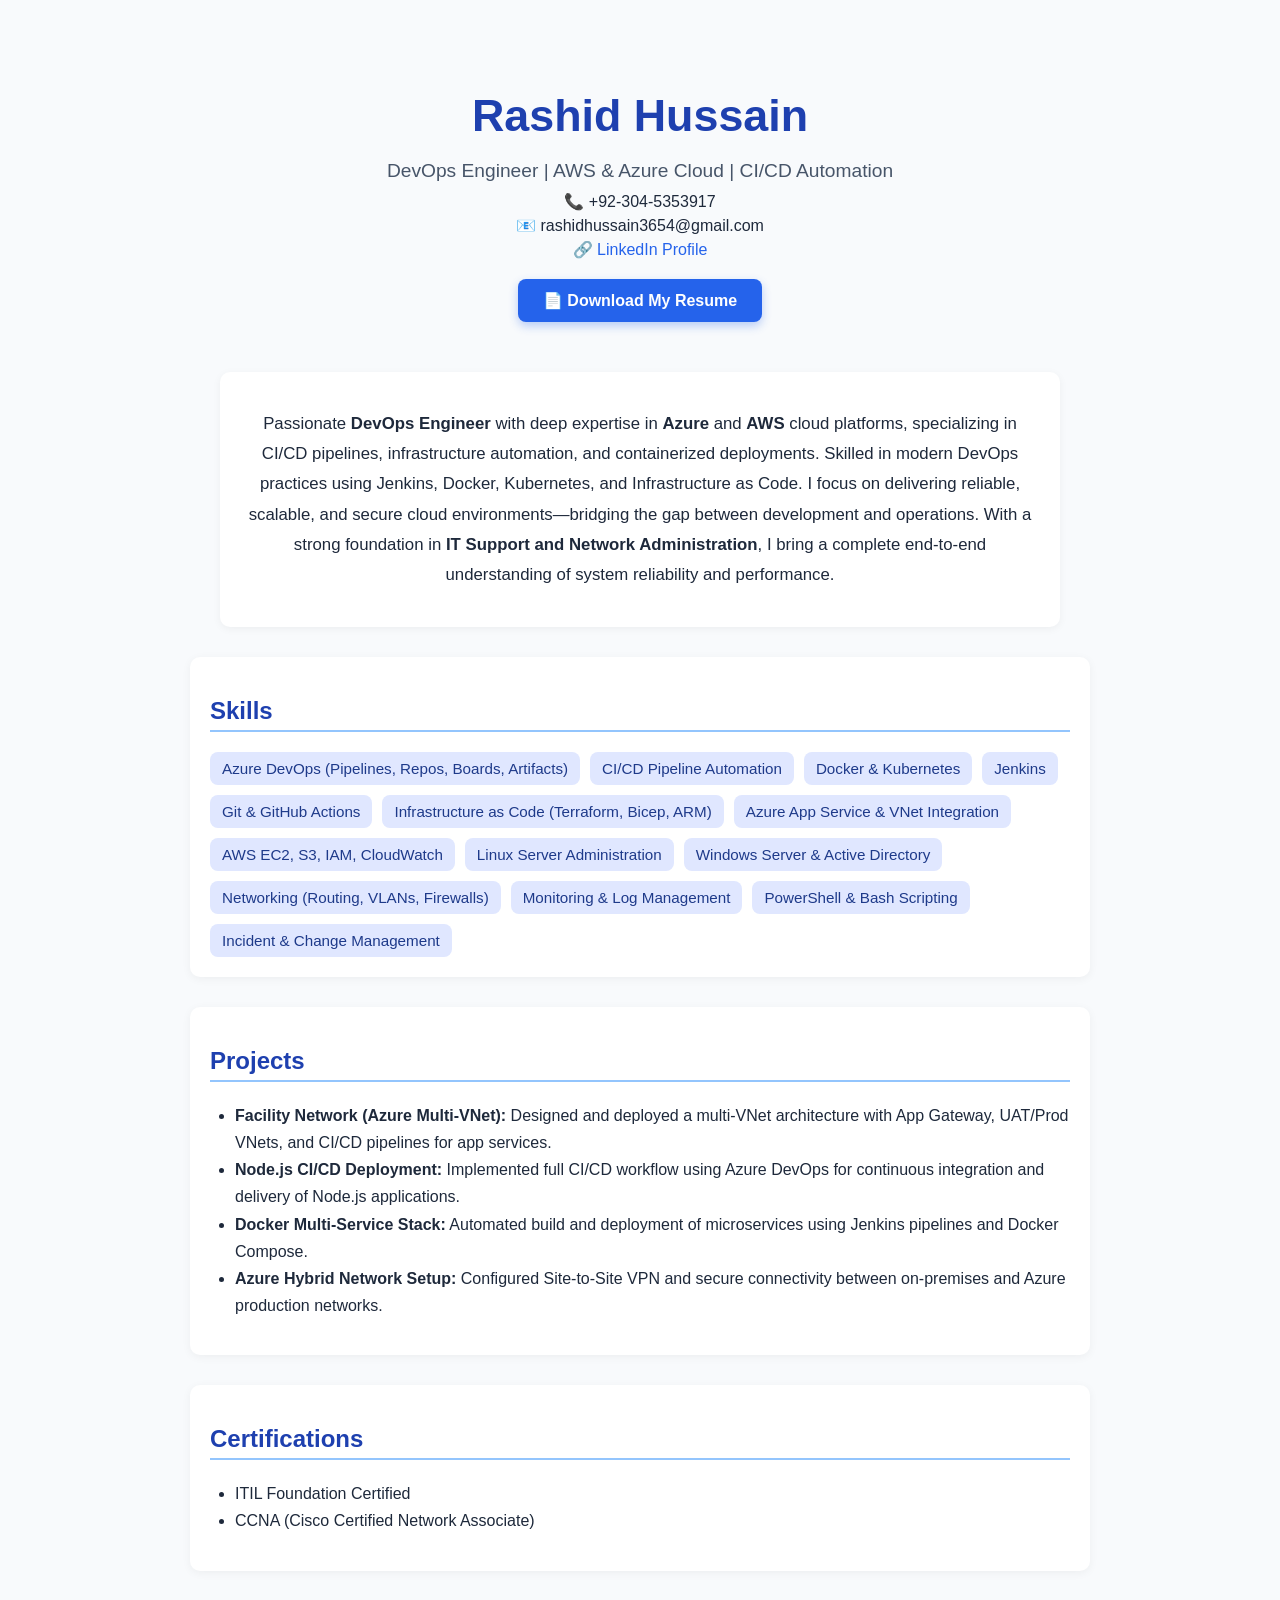
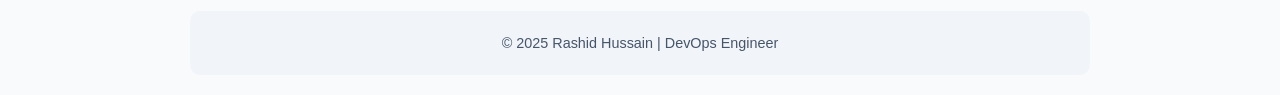
==== index.html @ 5a654ed4 "Update index.html" ====
<!DOCTYPE html>
<html lang="en">
<head>
  <meta charset="UTF-8">
  <meta name="viewport" content="width=device-width, initial-scale=1.0">
  <title>Rashid Hussain | DevOps Engineer</title>
  <link rel="stylesheet" href="style.css">
</head>
<body>
  <div class="container">
    <header>
      <h1>Rashid Hussain</h1>
      <p class="role">DevOps Engineer | AWS & Azure Cloud | CI/CD Automation</p>
      <div class="contact">
        <p>📞 +92-304-5353917</p>
        <p>📧 rashidhussain3654@gmail.com</p>
        <p>🔗 <a href="https://www.linkedin.com/in/rashid-hussain-5180202b5/" target="_blank">LinkedIn Profile</a></p>
      </div>
      <a href="Rashid_DevOps_Resume.pdf" target="_blank" class="resume-btn">📄 Download My Resume</a>
    </header>

    <section class="intro">
      <p>
        Passionate <strong>DevOps Engineer</strong> with deep expertise in <strong>Azure</strong> and <strong>AWS</strong> cloud platforms,
        specializing in CI/CD pipelines, infrastructure automation, and containerized deployments.
        Skilled in modern DevOps practices using Jenkins, Docker, Kubernetes, and Infrastructure as Code.
        I focus on delivering reliable, scalable, and secure cloud environments—bridging the gap between development and operations.
        With a strong foundation in <strong>IT Support and Network Administration</strong>, I bring a complete end-to-end understanding of system reliability and performance.
      </p>
    </section>

    <section>
      <h2>Skills</h2>
      <div class="skills">
        <span>Azure DevOps (Pipelines, Repos, Boards, Artifacts)</span>
        <span>CI/CD Pipeline Automation</span>
        <span>Docker & Kubernetes</span>
        <span>Jenkins</span>
        <span>Git & GitHub Actions</span>
        <span>Infrastructure as Code (Terraform, Bicep, ARM)</span>
        <span>Azure App Service & VNet Integration</span>
        <span>AWS EC2, S3, IAM, CloudWatch</span>
        <span>Linux Server Administration</span>
        <span>Windows Server & Active Directory</span>
        <span>Networking (Routing, VLANs, Firewalls)</span>
        <span>Monitoring & Log Management</span>
        <span>PowerShell & Bash Scripting</span>
        <span>Incident & Change Management</span>
      </div>
    </section>

    <section>
      <h2>Projects</h2>
      <ul>
        <li><strong>Facility Network (Azure Multi-VNet):</strong> Designed and deployed a multi-VNet architecture with App Gateway, UAT/Prod VNets, and CI/CD pipelines for app services.</li>
        <li><strong>Node.js CI/CD Deployment:</strong> Implemented full CI/CD workflow using Azure DevOps for continuous integration and delivery of Node.js applications.</li>
        <li><strong>Docker Multi-Service Stack:</strong> Automated build and deployment of microservices using Jenkins pipelines and Docker Compose.</li>
        <li><strong>Azure Hybrid Network Setup:</strong> Configured Site-to-Site VPN and secure connectivity between on-premises and Azure production networks.</li>
      </ul>
    </section>

    <section>
      <h2>Certifications</h2>
      <ul>
        <li>ITIL Foundation Certified</li>
        <li>CCNA (Cisco Certified Network Associate)</li>
      </ul>
    </section>

    <footer>
      <p>© 2025 Rashid Hussain | DevOps Engineer</p>
    </footer>
  </div>
</body>
</html>
---- style.css ----
body {
  font-family: 'Segoe UI', Tahoma, Geneva, Verdana, sans-serif;
  background-color: #f8fafc;
  color: #1e293b;
  margin: 0;
  padding: 0;
}

.container {
  max-width: 900px;
  margin: 0 auto;
  padding: 20px;
}

header {
  text-align: center;
  padding: 40px 20px 20px;
}

h1 {
  font-size: 2.8em;
  margin-bottom: 0.1em;
  color: #1e40af;
}

.role {
  font-size: 1.2em;
  color: #475569;
  margin-bottom: 10px;
}

.contact p {
  margin: 5px 0;
}

.contact a {
  color: #2563eb;
  text-decoration: none;
}

.contact a:hover {
  text-decoration: underline;
}

.resume-btn {
  display: inline-block;
  margin-top: 15px;
  background-color: #2563eb;
  color: white;
  padding: 12px 25px;
  border-radius: 8px;
  font-weight: bold;
  text-decoration: none;
  box-shadow: 0 4px 10px rgba(37, 99, 235, 0.3);
  transition: 0.3s;
}

.resume-btn:hover {
  background-color: #1d4ed8;
  transform: scale(1.05);
}

.intro {
  text-align: center;
  margin: 30px auto;
  max-width: 800px;
  font-size: 1.05em;
  line-height: 1.8;
  background: #ffffff;
  border-radius: 10px;
  padding: 20px;
  box-shadow: 0 2px 8px rgba(0, 0, 0, 0.05);
}

section {
  background: #ffffff;
  margin-top: 30px;
  padding: 20px;
  border-radius: 10px;
  box-shadow: 0 2px 10px rgba(0, 0, 0, 0.05);
}

h2 {
  color: #1e40af;
  border-bottom: 2px solid #93c5fd;
  padding-bottom: 5px;
}

.skills {
  display: flex;
  flex-wrap: wrap;
  gap: 10px;
  margin-top: 15px;
}

.skills span {
  background: #e0e7ff;
  padding: 8px 12px;
  border-radius: 8px;
  font-size: 0.95em;
  color: #1e3a8a;
  font-weight: 500;
}

ul {
  list-style-type: disc;
  padding-left: 25px;
  line-height: 1.7;
}

footer {
  text-align: center;
  margin-top: 40px;
  padding: 10px;
  font-size: 0.9em;
  color: #475569;
  background: #f1f5f9;
  border-radius: 10px;
}
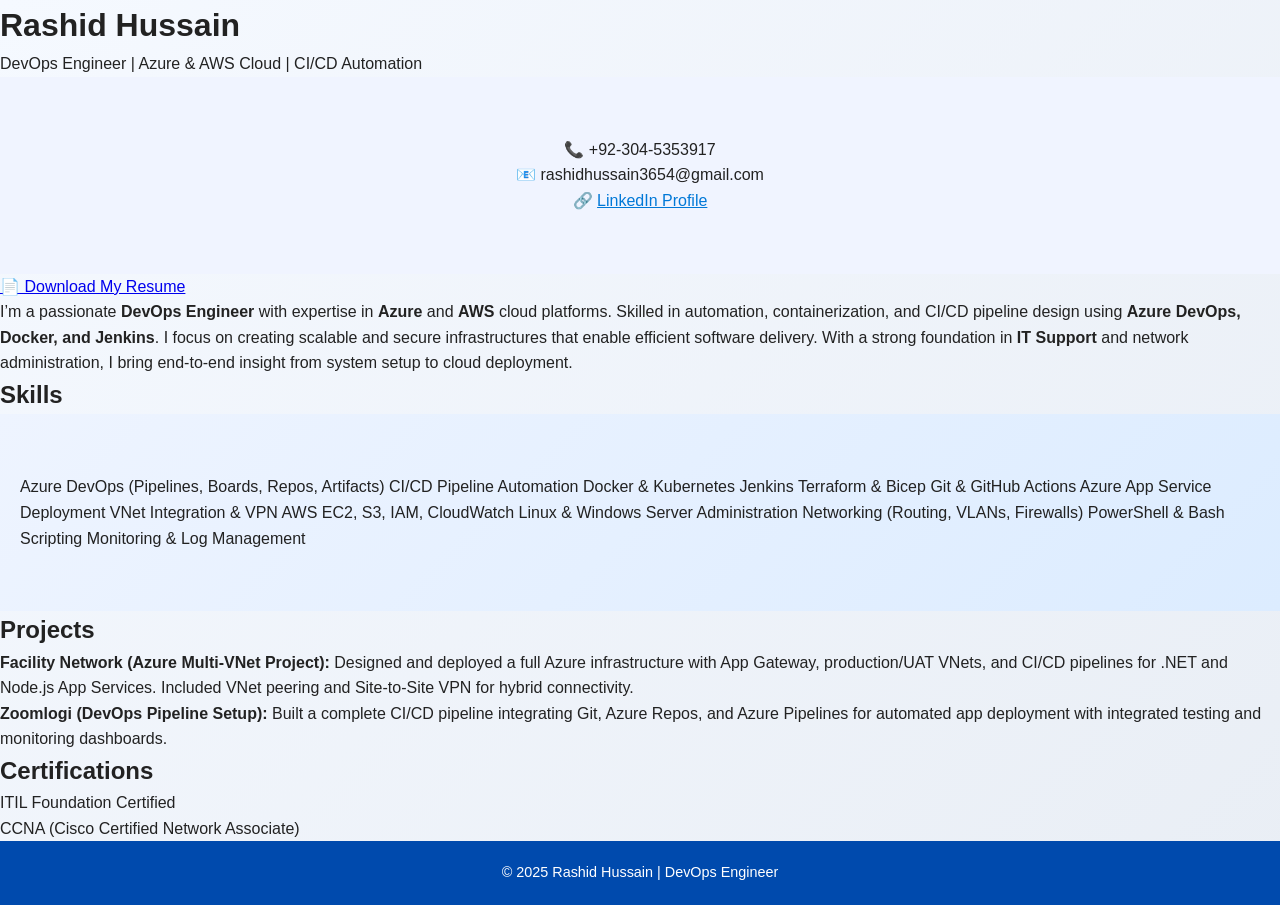
==== commit 8788baf8: "Update index.html" ====
--- a/index.html
+++ b/index.html
@@ -1,61 +1,84 @@
 <!DOCTYPE html>
 <html lang="en">
 <head>
-  <meta charset="UTF-8">
-  <meta name="viewport" content="width=device-width, initial-scale=1.0">
+  <meta charset="UTF-8" />
+  <meta name="viewport" content="width=device-width, initial-scale=1.0" />
   <title>Rashid Hussain | DevOps Engineer</title>
-  <link rel="stylesheet" href="style.css">
+  <link rel="stylesheet" href="style.css" />
 </head>
 <body>
   <div class="container">
     <header>
       <h1>Rashid Hussain</h1>
-      <p class="role">DevOps Engineer | AWS & Azure Cloud | CI/CD Automation</p>
+      <p class="role">DevOps Engineer | Azure & AWS Cloud | CI/CD Automation</p>
       <div class="contact">
         <p>📞 +92-304-5353917</p>
         <p>📧 rashidhussain3654@gmail.com</p>
-        <p>🔗 <a href="https://www.linkedin.com/in/rashid-hussain-5180202b5/" target="_blank">LinkedIn Profile</a></p>
+        <p>
+          🔗
+          <a
+            href="https://www.linkedin.com/in/rashid-hussain-5180202b5/"
+            target="_blank"
+            >LinkedIn Profile</a
+          >
+        </p>
       </div>
-      <a href="Rashid_DevOps_Resume.pdf" target="_blank" class="resume-btn">📄 Download My Resume</a>
+      <a
+        href="Rashid_DevOps_Resume.pdf"
+        target="_blank"
+        class="resume-btn"
+        >📄 Download My Resume</a
+      >
     </header>
 
     <section class="intro">
       <p>
-        Passionate <strong>DevOps Engineer</strong> with deep expertise in <strong>Azure</strong> and <strong>AWS</strong> cloud platforms,
-        specializing in CI/CD pipelines, infrastructure automation, and containerized deployments.
-        Skilled in modern DevOps practices using Jenkins, Docker, Kubernetes, and Infrastructure as Code.
-        I focus on delivering reliable, scalable, and secure cloud environments—bridging the gap between development and operations.
-        With a strong foundation in <strong>IT Support and Network Administration</strong>, I bring a complete end-to-end understanding of system reliability and performance.
+        I’m a passionate <strong>DevOps Engineer</strong> with expertise in
+        <strong>Azure</strong> and <strong>AWS</strong> cloud platforms. Skilled
+        in automation, containerization, and CI/CD pipeline design using
+        <strong>Azure DevOps, Docker, and Jenkins</strong>. I focus on creating
+        scalable and secure infrastructures that enable efficient software
+        delivery. With a strong foundation in <strong>IT Support</strong> and
+        network administration, I bring end-to-end insight from system setup to
+        cloud deployment.
       </p>
     </section>
 
     <section>
       <h2>Skills</h2>
       <div class="skills">
-        <span>Azure DevOps (Pipelines, Repos, Boards, Artifacts)</span>
+        <span>Azure DevOps (Pipelines, Boards, Repos, Artifacts)</span>
         <span>CI/CD Pipeline Automation</span>
         <span>Docker & Kubernetes</span>
         <span>Jenkins</span>
+        <span>Terraform & Bicep</span>
         <span>Git & GitHub Actions</span>
-        <span>Infrastructure as Code (Terraform, Bicep, ARM)</span>
-        <span>Azure App Service & VNet Integration</span>
+        <span>Azure App Service Deployment</span>
+        <span>VNet Integration & VPN</span>
         <span>AWS EC2, S3, IAM, CloudWatch</span>
-        <span>Linux Server Administration</span>
-        <span>Windows Server & Active Directory</span>
+        <span>Linux & Windows Server Administration</span>
         <span>Networking (Routing, VLANs, Firewalls)</span>
+        <span>PowerShell & Bash Scripting</span>
         <span>Monitoring & Log Management</span>
-        <span>PowerShell & Bash Scripting</span>
-        <span>Incident & Change Management</span>
       </div>
     </section>
 
     <section>
       <h2>Projects</h2>
       <ul>
-        <li><strong>Facility Network (Azure Multi-VNet):</strong> Designed and deployed a multi-VNet architecture with App Gateway, UAT/Prod VNets, and CI/CD pipelines for app services.</li>
-        <li><strong>Node.js CI/CD Deployment:</strong> Implemented full CI/CD workflow using Azure DevOps for continuous integration and delivery of Node.js applications.</li>
-        <li><strong>Docker Multi-Service Stack:</strong> Automated build and deployment of microservices using Jenkins pipelines and Docker Compose.</li>
-        <li><strong>Azure Hybrid Network Setup:</strong> Configured Site-to-Site VPN and secure connectivity between on-premises and Azure production networks.</li>
+        <li>
+          <strong>Facility Network (Azure Multi-VNet Project):</strong>
+          Designed and deployed a full Azure infrastructure with App Gateway,
+          production/UAT VNets, and CI/CD pipelines for .NET and Node.js App
+          Services. Included VNet peering and Site-to-Site VPN for hybrid
+          connectivity.
+        </li>
+        <li>
+          <strong>Zoomlogi (DevOps Pipeline Setup):</strong>
+          Built a complete CI/CD pipeline integrating Git, Azure Repos, and
+          Azure Pipelines for automated app deployment with integrated testing
+          and monitoring dashboards.
+        </li>
       </ul>
     </section>
 
--- a/style.css
+++ b/style.css
@@ -1,119 +1,188 @@
-body {
-  font-family: 'Segoe UI', Tahoma, Geneva, Verdana, sans-serif;
-  background-color: #f8fafc;
-  color: #1e293b;
+/* Reset */
+* {
   margin: 0;
   padding: 0;
+  box-sizing: border-box;
 }
 
-.container {
-  max-width: 900px;
-  margin: 0 auto;
-  padding: 20px;
+body {
+  font-family: 'Poppins', sans-serif;
+  background: linear-gradient(135deg, #f5f9ff, #e9eef5);
+  color: #222;
+  line-height: 1.6;
 }
 
-header {
+/* Hero Section */
+.hero {
+  position: relative;
   text-align: center;
-  padding: 40px 20px 20px;
+  padding: 120px 20px;
+  color: white;
+  overflow: hidden;
+  background: linear-gradient(135deg, rgba(0, 74, 173, 0.95), rgba(0, 120, 215, 0.95));
 }
 
-h1 {
-  font-size: 2.8em;
-  margin-bottom: 0.1em;
-  color: #1e40af;
+.hero::before {
+  content: "";
+  background-image: url('https://upload.wikimedia.org/wikipedia/commons/9/93/Amazon_Web_Services_Logo.svg'),
+                    url('https://upload.wikimedia.org/wikipedia/commons/f/fa/Microsoft_Azure.svg');
+  background-repeat: no-repeat;
+  background-position: 20% center, 80% center;
+  background-size: 160px, 140px;
+  opacity: 0.08;
+  top: 0;
+  left: 0;
+  right: 0;
+  bottom: 0;
+  position: absolute;
+  z-index: 1;
 }
 
-.role {
-  font-size: 1.2em;
-  color: #475569;
-  margin-bottom: 10px;
+.hero .container {
+  position: relative;
+  z-index: 2;
 }
 
-.contact p {
-  margin: 5px 0;
+.hero h1 {
+  font-size: 3rem;
+  color: #fff;
+  text-shadow: 0 3px 10px rgba(0, 0, 0, 0.3);
+}
+
+.subtitle {
+  font-size: 1.2rem;
+  margin: 15px 0 25px;
+  color: #e8ecf7;
+}
+
+.btn {
+  background: white;
+  color: #004aad;
+  padding: 12px 30px;
+  border-radius: 30px;
+  font-weight: 600;
+  transition: 0.3s;
+}
+
+.btn:hover {
+  background: #e6ecf5;
+  transform: scale(1.05);
+}
+
+/* About */
+.about {
+  padding: 60px 20px;
+  text-align: center;
+  max-width: 900px;
+  margin: auto;
+}
+
+/* Skills Section */
+.skills {
+  padding: 60px 20px;
+  background: linear-gradient(135deg, #eef4ff, #dcecff);
+}
+
+.skills h2 {
+  text-align: center;
+  margin-bottom: 30px;
+  color: #004aad;
+}
+
+.skill-boxes {
+  display: flex;
+  flex-wrap: wrap;
+  justify-content: center;
+  gap: 15px;
+}
+
+.skill-boxes div {
+  background: linear-gradient(135deg, #0078d7, #00b4d8);
+  color: white;
+  padding: 15px 25px;
+  border-radius: 20px;
+  font-weight: 500;
+  box-shadow: 0 3px 10px rgba(0, 0, 0, 0.15);
+  transition: all 0.3s ease;
+}
+
+.skill-boxes div:hover {
+  transform: scale(1.08);
+  box-shadow: 0 5px 20px rgba(0, 120, 215, 0.4);
+}
+
+/* Certifications */
+.certifications {
+  padding: 60px 20px;
+  text-align: center;
+}
+
+.cert-grid {
+  display: flex;
+  flex-wrap: wrap;
+  justify-content: center;
+  gap: 15px;
+  margin-top: 20px;
+}
+
+.cert-card {
+  background: #fff;
+  border: 2px solid #0078d7;
+  padding: 15px 25px;
+  border-radius: 15px;
+  color: #004aad;
+  font-weight: 500;
+  transition: 0.3s;
+}
+
+.cert-card:hover {
+  background: #0078d7;
+  color: white;
+}
+
+/* Projects */
+.projects {
+  padding: 60px 20px;
+  background: #ffffff;
+}
+
+.project-grid {
+  display: flex;
+  flex-wrap: wrap;
+  justify-content: center;
+  gap: 25px;
+}
+
+.project-card {
+  background: #f8f9ff;
+  border-left: 5px solid #0078d7;
+  border-radius: 12px;
+  padding: 20px;
+  width: 280px;
+  transition: all 0.3s ease;
+}
+
+.project-card:hover {
+  transform: scale(1.05);
+  box-shadow: 0 5px 20px rgba(0, 120, 215, 0.2);
+}
+
+/* Contact */
+.contact {
+  text-align: center;
+  padding: 60px 20px;
+  background: #f0f4ff;
 }
 
 .contact a {
-  color: #2563eb;
-  text-decoration: none;
-}
-
-.contact a:hover {
-  text-decoration: underline;
-}
-
-.resume-btn {
-  display: inline-block;
-  margin-top: 15px;
-  background-color: #2563eb;
-  color: white;
-  padding: 12px 25px;
-  border-radius: 8px;
-  font-weight: bold;
-  text-decoration: none;
-  box-shadow: 0 4px 10px rgba(37, 99, 235, 0.3);
-  transition: 0.3s;
-}
-
-.resume-btn:hover {
-  background-color: #1d4ed8;
-  transform: scale(1.05);
-}
-
-.intro {
-  text-align: center;
-  margin: 30px auto;
-  max-width: 800px;
-  font-size: 1.05em;
-  line-height: 1.8;
-  background: #ffffff;
-  border-radius: 10px;
-  padding: 20px;
-  box-shadow: 0 2px 8px rgba(0, 0, 0, 0.05);
-}
-
-section {
-  background: #ffffff;
-  margin-top: 30px;
-  padding: 20px;
-  border-radius: 10px;
-  box-shadow: 0 2px 10px rgba(0, 0, 0, 0.05);
-}
-
-h2 {
-  color: #1e40af;
-  border-bottom: 2px solid #93c5fd;
-  padding-bottom: 5px;
-}
-
-.skills {
-  display: flex;
-  flex-wrap: wrap;
-  gap: 10px;
-  margin-top: 15px;
-}
-
-.skills span {
-  background: #e0e7ff;
-  padding: 8px 12px;
-  border-radius: 8px;
-  font-size: 0.95em;
-  color: #1e3a8a;
+  color: #0078d7;
   font-weight: 500;
 }
 
-ul {
-  list-style-type: disc;
-  padding-left: 25px;
-  line-height: 1.7;
+footer {
+  background: #004aad;
+  color: white;
+  text-align: center;
+  padding: 20px;
+  font-size: 0.9rem;
 }
-
-footer {
-  text-align: center;
-  margin-top: 40px;
-  padding: 10px;
-  font-size: 0.9em;
-  color: #475569;
-  background: #f1f5f9;
-  border-radius: 10px;
-}
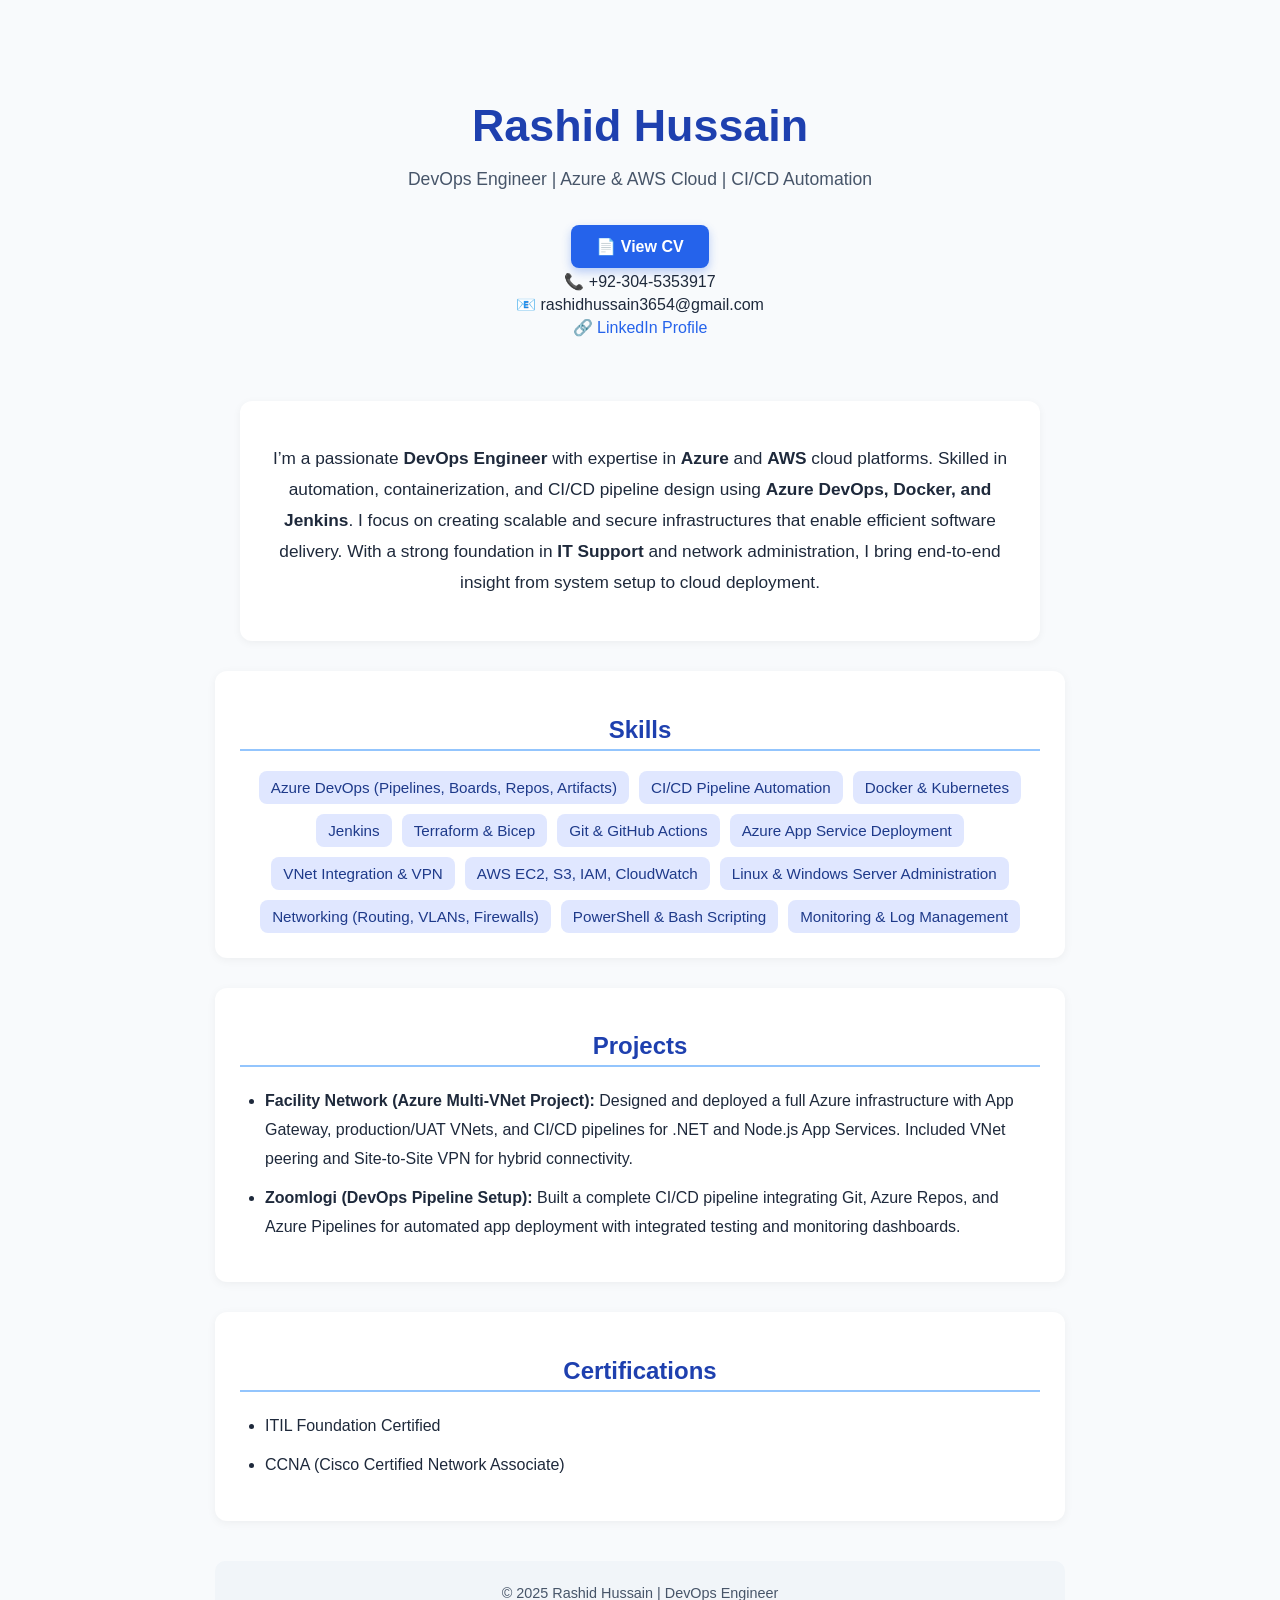
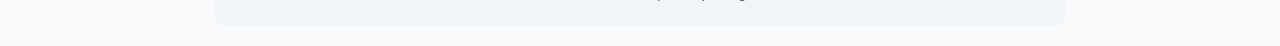
==== commit c7247f98: "Update index.html" ====
--- a/index.html
+++ b/index.html
@@ -9,8 +9,17 @@
 <body>
   <div class="container">
     <header>
-      <h1>Rashid Hussain</h1>
+      <h1 class="name">Rashid Hussain</h1>
       <p class="role">DevOps Engineer | Azure & AWS Cloud | CI/CD Automation</p>
+      
+      <a
+        href="Rashid_DevOps_Resume.pdf"
+        target="_blank"
+        class="resume-btn"
+      >
+        📄 View CV
+      </a>
+
       <div class="contact">
         <p>📞 +92-304-5353917</p>
         <p>📧 rashidhussain3654@gmail.com</p>
@@ -19,16 +28,9 @@
           <a
             href="https://www.linkedin.com/in/rashid-hussain-5180202b5/"
             target="_blank"
-            >LinkedIn Profile</a
-          >
+          >LinkedIn Profile</a>
         </p>
       </div>
-      <a
-        href="Rashid_DevOps_Resume.pdf"
-        target="_blank"
-        class="resume-btn"
-        >📄 Download My Resume</a
-      >
     </header>
 
     <section class="intro">
--- a/style.css
+++ b/style.css
@@ -1,188 +1,126 @@
-/* Reset */
-* {
+body {
+  font-family: "Segoe UI", Tahoma, Geneva, Verdana, sans-serif;
+  background-color: #f8fafc;
+  color: #1e293b;
   margin: 0;
   padding: 0;
-  box-sizing: border-box;
 }
 
-body {
-  font-family: 'Poppins', sans-serif;
-  background: linear-gradient(135deg, #f5f9ff, #e9eef5);
-  color: #222;
-  line-height: 1.6;
+.container {
+  max-width: 850px;
+  margin: 0 auto;
+  padding: 20px;
 }
 
-/* Hero Section */
-.hero {
-  position: relative;
+header {
   text-align: center;
-  padding: 120px 20px;
-  color: white;
-  overflow: hidden;
-  background: linear-gradient(135deg, rgba(0, 74, 173, 0.95), rgba(0, 120, 215, 0.95));
+  padding: 50px 20px 30px;
 }
 
-.hero::before {
-  content: "";
-  background-image: url('https://upload.wikimedia.org/wikipedia/commons/9/93/Amazon_Web_Services_Logo.svg'),
-                    url('https://upload.wikimedia.org/wikipedia/commons/f/fa/Microsoft_Azure.svg');
-  background-repeat: no-repeat;
-  background-position: 20% center, 80% center;
-  background-size: 160px, 140px;
-  opacity: 0.08;
-  top: 0;
-  left: 0;
-  right: 0;
-  bottom: 0;
-  position: absolute;
-  z-index: 1;
+h1 {
+  font-size: 2.8em;
+  margin-bottom: 0.1em;
+  color: #1e40af;
 }
 
-.hero .container {
-  position: relative;
-  z-index: 2;
+.role {
+  font-size: 1.1em;
+  color: #475569;
+  margin-bottom: 15px;
 }
 
-.hero h1 {
-  font-size: 3rem;
-  color: #fff;
-  text-shadow: 0 3px 10px rgba(0, 0, 0, 0.3);
+.contact p {
+  margin: 4px 0;
 }
 
-.subtitle {
-  font-size: 1.2rem;
-  margin: 15px 0 25px;
-  color: #e8ecf7;
+.contact a {
+  color: #2563eb;
+  text-decoration: none;
+  font-weight: 500;
 }
 
-.btn {
-  background: white;
-  color: #004aad;
-  padding: 12px 30px;
-  border-radius: 30px;
-  font-weight: 600;
+.contact a:hover {
+  text-decoration: underline;
+}
+
+.resume-btn {
+  display: inline-block;
+  margin-top: 20px;
+  background-color: #2563eb;
+  color: white;
+  padding: 12px 25px;
+  border-radius: 8px;
+  font-weight: bold;
+  text-decoration: none;
+  box-shadow: 0 4px 10px rgba(37, 99, 235, 0.3);
   transition: 0.3s;
 }
 
-.btn:hover {
-  background: #e6ecf5;
+.resume-btn:hover {
+  background-color: #1d4ed8;
   transform: scale(1.05);
 }
 
-/* About */
-.about {
-  padding: 60px 20px;
+.intro {
   text-align: center;
-  max-width: 900px;
-  margin: auto;
+  margin: 30px auto;
+  max-width: 750px;
+  font-size: 1.08em;
+  line-height: 1.8;
+  background: #ffffff;
+  border-radius: 12px;
+  padding: 25px;
+  box-shadow: 0 2px 8px rgba(0, 0, 0, 0.05);
 }
 
-/* Skills Section */
-.skills {
-  padding: 60px 20px;
-  background: linear-gradient(135deg, #eef4ff, #dcecff);
+section {
+  background: #ffffff;
+  margin-top: 30px;
+  padding: 25px;
+  border-radius: 12px;
+  box-shadow: 0 2px 10px rgba(0, 0, 0, 0.05);
 }
 
-.skills h2 {
+h2 {
+  color: #1e40af;
+  border-bottom: 2px solid #93c5fd;
+  padding-bottom: 5px;
   text-align: center;
-  margin-bottom: 30px;
-  color: #004aad;
+  margin-bottom: 20px;
 }
 
-.skill-boxes {
+.skills {
   display: flex;
   flex-wrap: wrap;
+  gap: 10px;
   justify-content: center;
-  gap: 15px;
 }
 
-.skill-boxes div {
-  background: linear-gradient(135deg, #0078d7, #00b4d8);
-  color: white;
-  padding: 15px 25px;
-  border-radius: 20px;
-  font-weight: 500;
-  box-shadow: 0 3px 10px rgba(0, 0, 0, 0.15);
-  transition: all 0.3s ease;
-}
-
-.skill-boxes div:hover {
-  transform: scale(1.08);
-  box-shadow: 0 5px 20px rgba(0, 120, 215, 0.4);
-}
-
-/* Certifications */
-.certifications {
-  padding: 60px 20px;
-  text-align: center;
-}
-
-.cert-grid {
-  display: flex;
-  flex-wrap: wrap;
-  justify-content: center;
-  gap: 15px;
-  margin-top: 20px;
-}
-
-.cert-card {
-  background: #fff;
-  border: 2px solid #0078d7;
-  padding: 15px 25px;
-  border-radius: 15px;
-  color: #004aad;
-  font-weight: 500;
-  transition: 0.3s;
-}
-
-.cert-card:hover {
-  background: #0078d7;
-  color: white;
-}
-
-/* Projects */
-.projects {
-  padding: 60px 20px;
-  background: #ffffff;
-}
-
-.project-grid {
-  display: flex;
-  flex-wrap: wrap;
-  justify-content: center;
-  gap: 25px;
-}
-
-.project-card {
-  background: #f8f9ff;
-  border-left: 5px solid #0078d7;
-  border-radius: 12px;
-  padding: 20px;
-  width: 280px;
-  transition: all 0.3s ease;
-}
-
-.project-card:hover {
-  transform: scale(1.05);
-  box-shadow: 0 5px 20px rgba(0, 120, 215, 0.2);
-}
-
-/* Contact */
-.contact {
-  text-align: center;
-  padding: 60px 20px;
-  background: #f0f4ff;
-}
-
-.contact a {
-  color: #0078d7;
+.skills span {
+  background: #e0e7ff;
+  padding: 8px 12px;
+  border-radius: 8px;
+  font-size: 0.95em;
+  color: #1e3a8a;
   font-weight: 500;
 }
 
+ul {
+  list-style-type: disc;
+  padding-left: 25px;
+  line-height: 1.8;
+}
+
+ul li {
+  margin-bottom: 10px;
+}
+
 footer {
-  background: #004aad;
-  color: white;
   text-align: center;
-  padding: 20px;
-  font-size: 0.9rem;
+  margin-top: 40px;
+  padding: 10px;
+  font-size: 0.9em;
+  color: #475569;
+  background: #f1f5f9;
+  border-radius: 10px;
 }
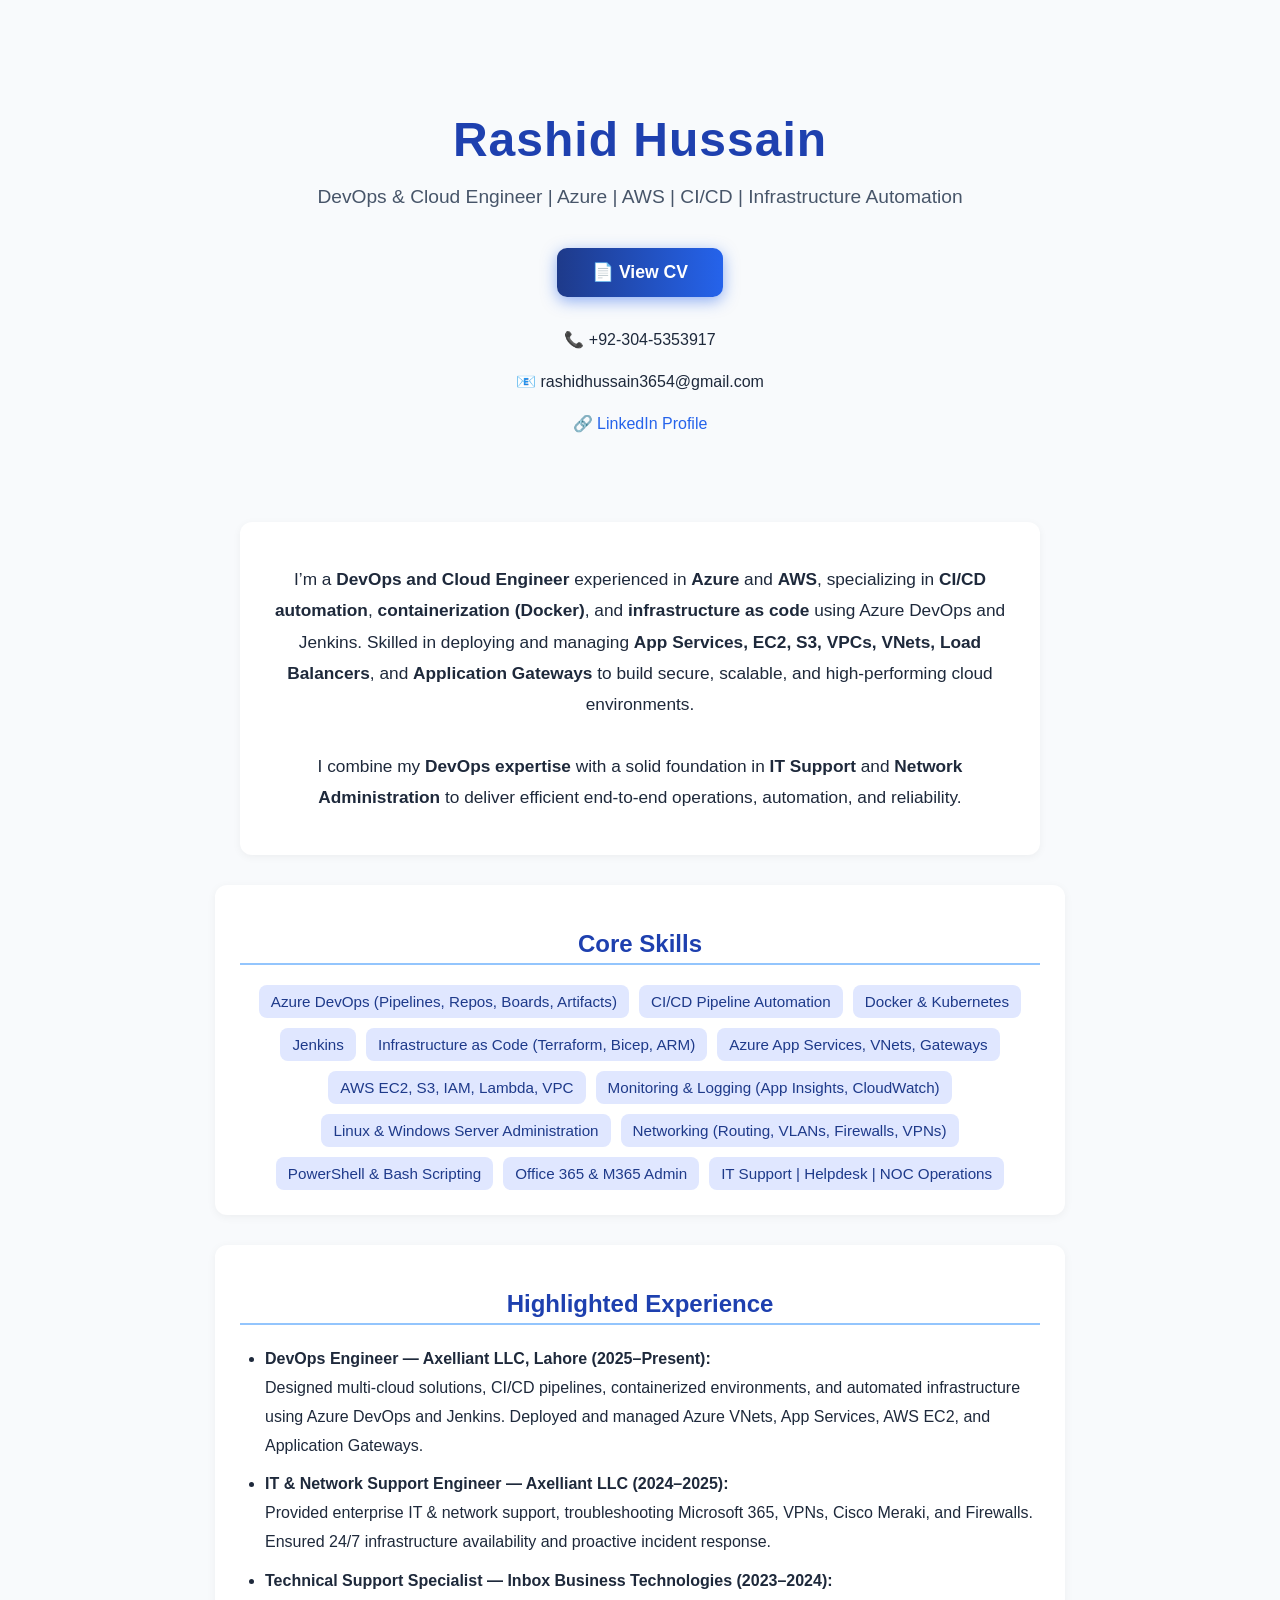
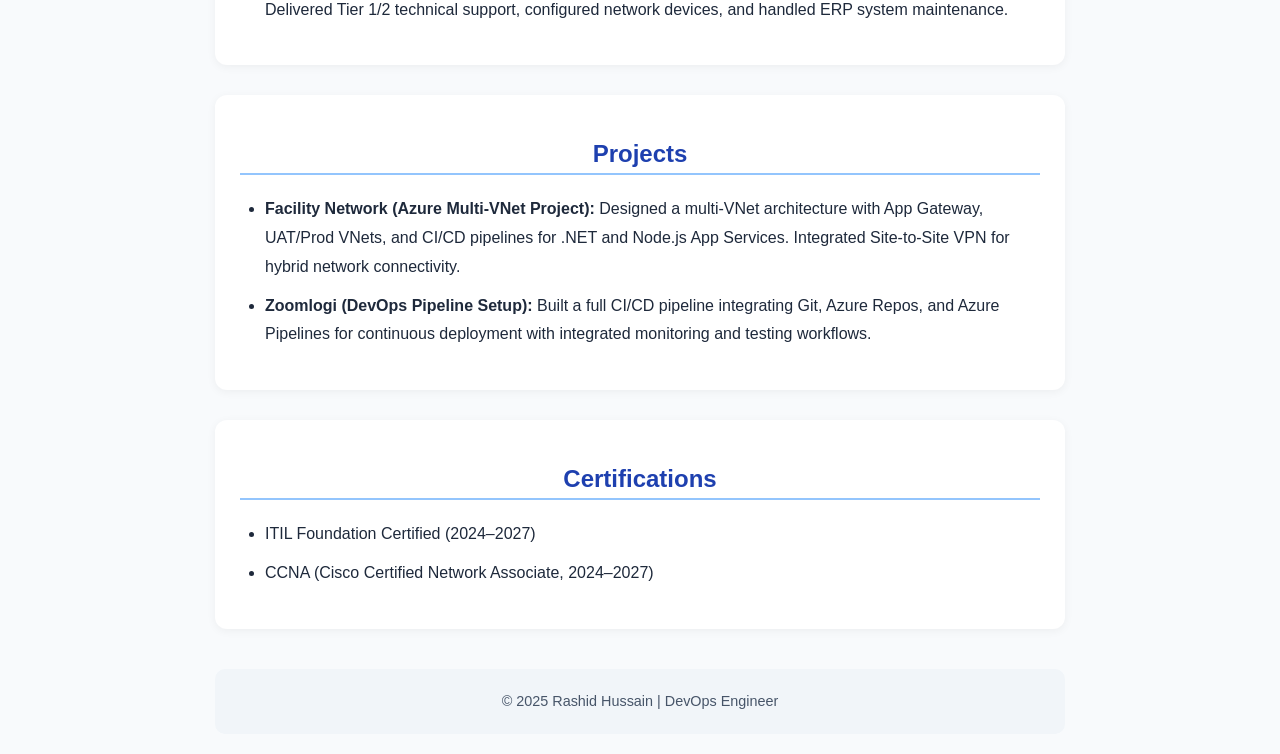
==== commit ba7b709c: "Update index.html" ====
--- a/index.html
+++ b/index.html
@@ -3,66 +3,72 @@
 <head>
   <meta charset="UTF-8" />
   <meta name="viewport" content="width=device-width, initial-scale=1.0" />
-  <title>Rashid Hussain | DevOps Engineer</title>
+  <title>Rashid Hussain | DevOps & Cloud Engineer</title>
   <link rel="stylesheet" href="style.css" />
 </head>
 <body>
   <div class="container">
     <header>
       <h1 class="name">Rashid Hussain</h1>
-      <p class="role">DevOps Engineer | Azure & AWS Cloud | CI/CD Automation</p>
-      
-      <a
-        href="Rashid_DevOps_Resume.pdf"
-        target="_blank"
-        class="resume-btn"
-      >
-        📄 View CV
-      </a>
-
+      <p class="role">DevOps & Cloud Engineer | Azure | AWS | CI/CD | Infrastructure Automation</p>
+      <a href="Rashid_DevOps_Resume.pdf" target="_blank" class="resume-btn">📄 View CV</a>
       <div class="contact">
         <p>📞 +92-304-5353917</p>
         <p>📧 rashidhussain3654@gmail.com</p>
-        <p>
-          🔗
-          <a
-            href="https://www.linkedin.com/in/rashid-hussain-5180202b5/"
-            target="_blank"
-          >LinkedIn Profile</a>
-        </p>
+        <p>🔗 <a href="https://www.linkedin.com/in/rashid-hussain-5180202b5/" target="_blank">LinkedIn Profile</a></p>
       </div>
     </header>
 
     <section class="intro">
       <p>
-        I’m a passionate <strong>DevOps Engineer</strong> with expertise in
-        <strong>Azure</strong> and <strong>AWS</strong> cloud platforms. Skilled
-        in automation, containerization, and CI/CD pipeline design using
-        <strong>Azure DevOps, Docker, and Jenkins</strong>. I focus on creating
-        scalable and secure infrastructures that enable efficient software
-        delivery. With a strong foundation in <strong>IT Support</strong> and
-        network administration, I bring end-to-end insight from system setup to
-        cloud deployment.
+        I’m a <strong>DevOps and Cloud Engineer</strong> experienced in <strong>Azure</strong> and <strong>AWS</strong>, 
+        specializing in <strong>CI/CD automation</strong>, <strong>containerization (Docker)</strong>, and 
+        <strong>infrastructure as code</strong> using Azure DevOps and Jenkins.
+        Skilled in deploying and managing <strong>App Services, EC2, S3, VPCs, VNets, Load Balancers</strong>, 
+        and <strong>Application Gateways</strong> to build secure, scalable, and high-performing cloud environments.
+        <br><br>
+        I combine my <strong>DevOps expertise</strong> with a solid foundation in <strong>IT Support</strong> and 
+        <strong>Network Administration</strong> to deliver efficient end-to-end operations, automation, and reliability.
       </p>
     </section>
 
     <section>
-      <h2>Skills</h2>
+      <h2>Core Skills</h2>
       <div class="skills">
-        <span>Azure DevOps (Pipelines, Boards, Repos, Artifacts)</span>
+        <span>Azure DevOps (Pipelines, Repos, Boards, Artifacts)</span>
         <span>CI/CD Pipeline Automation</span>
         <span>Docker & Kubernetes</span>
         <span>Jenkins</span>
-        <span>Terraform & Bicep</span>
-        <span>Git & GitHub Actions</span>
-        <span>Azure App Service Deployment</span>
-        <span>VNet Integration & VPN</span>
-        <span>AWS EC2, S3, IAM, CloudWatch</span>
+        <span>Infrastructure as Code (Terraform, Bicep, ARM)</span>
+        <span>Azure App Services, VNets, Gateways</span>
+        <span>AWS EC2, S3, IAM, Lambda, VPC</span>
+        <span>Monitoring & Logging (App Insights, CloudWatch)</span>
         <span>Linux & Windows Server Administration</span>
-        <span>Networking (Routing, VLANs, Firewalls)</span>
+        <span>Networking (Routing, VLANs, Firewalls, VPNs)</span>
         <span>PowerShell & Bash Scripting</span>
-        <span>Monitoring & Log Management</span>
+        <span>Office 365 & M365 Admin</span>
+        <span>IT Support | Helpdesk | NOC Operations</span>
       </div>
+    </section>
+
+    <section>
+      <h2>Highlighted Experience</h2>
+      <ul>
+        <li>
+          <strong>DevOps Engineer — Axelliant LLC, Lahore (2025–Present):</strong><br>
+          Designed multi-cloud solutions, CI/CD pipelines, containerized environments, and automated infrastructure 
+          using Azure DevOps and Jenkins. Deployed and managed Azure VNets, App Services, AWS EC2, and Application Gateways.
+        </li>
+        <li>
+          <strong>IT & Network Support Engineer — Axelliant LLC (2024–2025):</strong><br>
+          Provided enterprise IT & network support, troubleshooting Microsoft 365, VPNs, Cisco Meraki, and Firewalls. 
+          Ensured 24/7 infrastructure availability and proactive incident response.
+        </li>
+        <li>
+          <strong>Technical Support Specialist — Inbox Business Technologies (2023–2024):</strong><br>
+          Delivered Tier 1/2 technical support, configured network devices, and handled ERP system maintenance.
+        </li>
+      </ul>
     </section>
 
     <section>
@@ -70,16 +76,13 @@
       <ul>
         <li>
           <strong>Facility Network (Azure Multi-VNet Project):</strong>
-          Designed and deployed a full Azure infrastructure with App Gateway,
-          production/UAT VNets, and CI/CD pipelines for .NET and Node.js App
-          Services. Included VNet peering and Site-to-Site VPN for hybrid
-          connectivity.
+          Designed a multi-VNet architecture with App Gateway, UAT/Prod VNets, and CI/CD pipelines 
+          for .NET and Node.js App Services. Integrated Site-to-Site VPN for hybrid network connectivity.
         </li>
         <li>
           <strong>Zoomlogi (DevOps Pipeline Setup):</strong>
-          Built a complete CI/CD pipeline integrating Git, Azure Repos, and
-          Azure Pipelines for automated app deployment with integrated testing
-          and monitoring dashboards.
+          Built a full CI/CD pipeline integrating Git, Azure Repos, and Azure Pipelines for continuous deployment 
+          with integrated monitoring and testing workflows.
         </li>
       </ul>
     </section>
@@ -87,8 +90,8 @@
     <section>
       <h2>Certifications</h2>
       <ul>
-        <li>ITIL Foundation Certified</li>
-        <li>CCNA (Cisco Certified Network Associate)</li>
+        <li>ITIL Foundation Certified (2024–2027)</li>
+        <li>CCNA (Cisco Certified Network Associate, 2024–2027)</li>
       </ul>
     </section>
 
--- a/style.css
+++ b/style.css
@@ -14,23 +14,46 @@
 
 header {
   text-align: center;
-  padding: 50px 20px 30px;
+  padding: 60px 20px 40px;
 }
 
-h1 {
-  font-size: 2.8em;
+.name {
+  font-size: 3em;
+  font-weight: 800;
   margin-bottom: 0.1em;
   color: #1e40af;
+  letter-spacing: 1px;
 }
 
 .role {
-  font-size: 1.1em;
+  font-size: 1.2em;
   color: #475569;
-  margin-bottom: 15px;
+  margin-bottom: 25px;
 }
 
-.contact p {
-  margin: 4px 0;
+.resume-btn {
+  display: inline-block;
+  margin-top: 15px;
+  background: linear-gradient(90deg, #1e3a8a, #2563eb);
+  color: white;
+  padding: 14px 35px;
+  border-radius: 10px;
+  font-weight: bold;
+  text-decoration: none;
+  box-shadow: 0 4px 15px rgba(37, 99, 235, 0.5);
+  transition: all 0.3s ease;
+  font-size: 1.1em;
+}
+
+.resume-btn:hover {
+  background: linear-gradient(90deg, #2563eb, #1d4ed8);
+  transform: scale(1.07);
+  box-shadow: 0 6px 20px rgba(37, 99, 235, 0.6);
+}
+
+.contact {
+  margin-top: 30px;
+  line-height: 1.6;
 }
 
 .contact a {
@@ -41,24 +64,6 @@
 
 .contact a:hover {
   text-decoration: underline;
-}
-
-.resume-btn {
-  display: inline-block;
-  margin-top: 20px;
-  background-color: #2563eb;
-  color: white;
-  padding: 12px 25px;
-  border-radius: 8px;
-  font-weight: bold;
-  text-decoration: none;
-  box-shadow: 0 4px 10px rgba(37, 99, 235, 0.3);
-  transition: 0.3s;
-}
-
-.resume-btn:hover {
-  background-color: #1d4ed8;
-  transform: scale(1.05);
 }
 
 .intro {
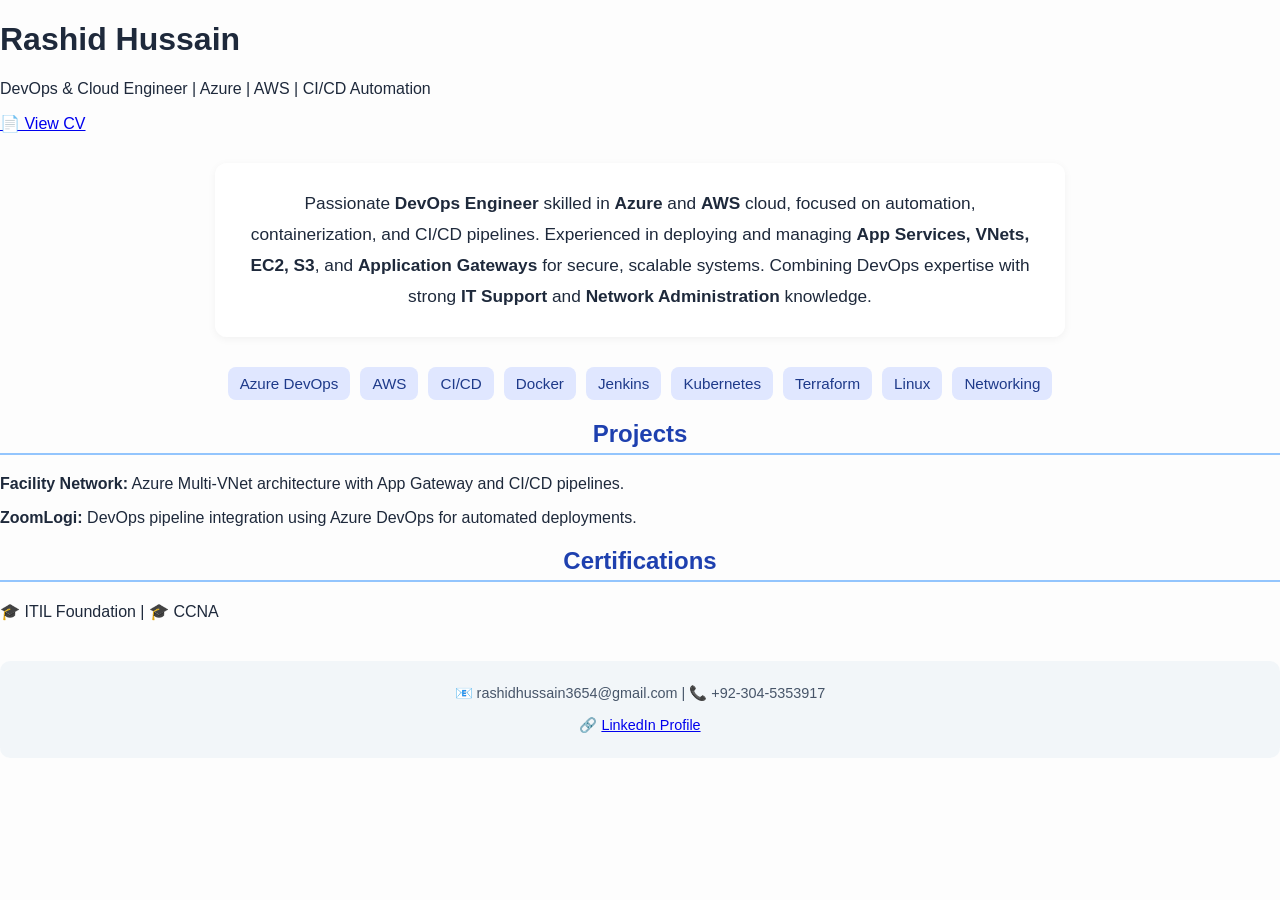
==== commit 4d8be9a8: "Update index.html" ====
--- a/index.html
+++ b/index.html
@@ -3,100 +3,52 @@
 <head>
   <meta charset="UTF-8" />
   <meta name="viewport" content="width=device-width, initial-scale=1.0" />
-  <title>Rashid Hussain | DevOps & Cloud Engineer</title>
+  <title>Rashid Hussain | DevOps Engineer</title>
   <link rel="stylesheet" href="style.css" />
 </head>
 <body>
-  <div class="container">
-    <header>
-      <h1 class="name">Rashid Hussain</h1>
-      <p class="role">DevOps & Cloud Engineer | Azure | AWS | CI/CD | Infrastructure Automation</p>
-      <a href="Rashid_DevOps_Resume.pdf" target="_blank" class="resume-btn">📄 View CV</a>
-      <div class="contact">
-        <p>📞 +92-304-5353917</p>
-        <p>📧 rashidhussain3654@gmail.com</p>
-        <p>🔗 <a href="https://www.linkedin.com/in/rashid-hussain-5180202b5/" target="_blank">LinkedIn Profile</a></p>
-      </div>
-    </header>
+  <div class="content">
+    <h1>Rashid Hussain</h1>
+    <p class="title">DevOps & Cloud Engineer | Azure | AWS | CI/CD Automation</p>
 
-    <section class="intro">
-      <p>
-        I’m a <strong>DevOps and Cloud Engineer</strong> experienced in <strong>Azure</strong> and <strong>AWS</strong>, 
-        specializing in <strong>CI/CD automation</strong>, <strong>containerization (Docker)</strong>, and 
-        <strong>infrastructure as code</strong> using Azure DevOps and Jenkins.
-        Skilled in deploying and managing <strong>App Services, EC2, S3, VPCs, VNets, Load Balancers</strong>, 
-        and <strong>Application Gateways</strong> to build secure, scalable, and high-performing cloud environments.
-        <br><br>
-        I combine my <strong>DevOps expertise</strong> with a solid foundation in <strong>IT Support</strong> and 
-        <strong>Network Administration</strong> to deliver efficient end-to-end operations, automation, and reliability.
-      </p>
-    </section>
+    <a href="Rashid_DevOps_Resume.pdf" target="_blank" class="cv-btn">📄 View CV</a>
 
-    <section>
-      <h2>Core Skills</h2>
-      <div class="skills">
-        <span>Azure DevOps (Pipelines, Repos, Boards, Artifacts)</span>
-        <span>CI/CD Pipeline Automation</span>
-        <span>Docker & Kubernetes</span>
-        <span>Jenkins</span>
-        <span>Infrastructure as Code (Terraform, Bicep, ARM)</span>
-        <span>Azure App Services, VNets, Gateways</span>
-        <span>AWS EC2, S3, IAM, Lambda, VPC</span>
-        <span>Monitoring & Logging (App Insights, CloudWatch)</span>
-        <span>Linux & Windows Server Administration</span>
-        <span>Networking (Routing, VLANs, Firewalls, VPNs)</span>
-        <span>PowerShell & Bash Scripting</span>
-        <span>Office 365 & M365 Admin</span>
-        <span>IT Support | Helpdesk | NOC Operations</span>
-      </div>
-    </section>
+    <p class="intro">
+      Passionate <strong>DevOps Engineer</strong> skilled in <strong>Azure</strong> and <strong>AWS</strong> cloud,
+      focused on automation, containerization, and CI/CD pipelines.
+      Experienced in deploying and managing <strong>App Services, VNets, EC2, S3</strong>,
+      and <strong>Application Gateways</strong> for secure, scalable systems.
+      Combining DevOps expertise with strong <strong>IT Support</strong> and <strong>Network Administration</strong> knowledge.
+    </p>
 
-    <section>
-      <h2>Highlighted Experience</h2>
-      <ul>
-        <li>
-          <strong>DevOps Engineer — Axelliant LLC, Lahore (2025–Present):</strong><br>
-          Designed multi-cloud solutions, CI/CD pipelines, containerized environments, and automated infrastructure 
-          using Azure DevOps and Jenkins. Deployed and managed Azure VNets, App Services, AWS EC2, and Application Gateways.
-        </li>
-        <li>
-          <strong>IT & Network Support Engineer — Axelliant LLC (2024–2025):</strong><br>
-          Provided enterprise IT & network support, troubleshooting Microsoft 365, VPNs, Cisco Meraki, and Firewalls. 
-          Ensured 24/7 infrastructure availability and proactive incident response.
-        </li>
-        <li>
-          <strong>Technical Support Specialist — Inbox Business Technologies (2023–2024):</strong><br>
-          Delivered Tier 1/2 technical support, configured network devices, and handled ERP system maintenance.
-        </li>
-      </ul>
-    </section>
+    <div class="skills">
+      <span>Azure DevOps</span>
+      <span>AWS</span>
+      <span>CI/CD</span>
+      <span>Docker</span>
+      <span>Jenkins</span>
+      <span>Kubernetes</span>
+      <span>Terraform</span>
+      <span>Linux</span>
+      <span>Networking</span>
+    </div>
 
-    <section>
+    <div class="projects">
       <h2>Projects</h2>
-      <ul>
-        <li>
-          <strong>Facility Network (Azure Multi-VNet Project):</strong>
-          Designed a multi-VNet architecture with App Gateway, UAT/Prod VNets, and CI/CD pipelines 
-          for .NET and Node.js App Services. Integrated Site-to-Site VPN for hybrid network connectivity.
-        </li>
-        <li>
-          <strong>Zoomlogi (DevOps Pipeline Setup):</strong>
-          Built a full CI/CD pipeline integrating Git, Azure Repos, and Azure Pipelines for continuous deployment 
-          with integrated monitoring and testing workflows.
-        </li>
-      </ul>
-    </section>
+      <p><strong>Facility Network:</strong> Azure Multi-VNet architecture with App Gateway and CI/CD pipelines.</p>
+      <p><strong>ZoomLogi:</strong> DevOps pipeline integration using Azure DevOps for automated deployments.</p>
+    </div>
 
-    <section>
+    <div class="certs">
       <h2>Certifications</h2>
-      <ul>
-        <li>ITIL Foundation Certified (2024–2027)</li>
-        <li>CCNA (Cisco Certified Network Associate, 2024–2027)</li>
-      </ul>
-    </section>
+      <p>🎓 ITIL Foundation | 🎓 CCNA</p>
+    </div>
 
     <footer>
-      <p>© 2025 Rashid Hussain | DevOps Engineer</p>
+      <p>📧 rashidhussain3654@gmail.com | 📞 +92-304-5353917</p>
+      <p>
+        🔗 <a href="https://www.linkedin.com/in/rashid-hussain-5180202b5/" target="_blank">LinkedIn Profile</a>
+      </p>
     </footer>
   </div>
 </body>
--- a/style.css
+++ b/style.css
@@ -1,34 +1,39 @@
 body {
   font-family: "Segoe UI", Tahoma, Geneva, Verdana, sans-serif;
-  background-color: #f8fafc;
+  background-color: #fdfdfd;
   color: #1e293b;
   margin: 0;
   padding: 0;
+  background-image: url('https://raw.githubusercontent.com/rashid3654/resources/main/devops-bg.png');
+  background-size: cover;
+  background-attachment: fixed;
+  background-blend-mode: lighten;
+  background-repeat: no-repeat;
 }
 
 .container {
-  max-width: 850px;
+  max-width: 900px;
   margin: 0 auto;
   padding: 20px;
 }
 
 header {
   text-align: center;
-  padding: 60px 20px 40px;
+  padding: 60px 20px 30px;
 }
 
 .name {
   font-size: 3em;
   font-weight: 800;
-  margin-bottom: 0.1em;
   color: #1e40af;
   letter-spacing: 1px;
+  text-shadow: 1px 1px 2px rgba(0,0,0,0.1);
 }
 
 .role {
   font-size: 1.2em;
   color: #475569;
-  margin-bottom: 25px;
+  margin-bottom: 20px;
 }
 
 .resume-btn {
@@ -69,17 +74,17 @@
 .intro {
   text-align: center;
   margin: 30px auto;
-  max-width: 750px;
+  max-width: 800px;
   font-size: 1.08em;
   line-height: 1.8;
-  background: #ffffff;
+  background: rgba(255, 255, 255, 0.9);
   border-radius: 12px;
   padding: 25px;
   box-shadow: 0 2px 8px rgba(0, 0, 0, 0.05);
 }
 
 section {
-  background: #ffffff;
+  background: rgba(255, 255, 255, 0.9);
   margin-top: 30px;
   padding: 25px;
   border-radius: 12px;
@@ -126,6 +131,6 @@
   padding: 10px;
   font-size: 0.9em;
   color: #475569;
-  background: #f1f5f9;
+  background: rgba(241, 245, 249, 0.8);
   border-radius: 10px;
 }
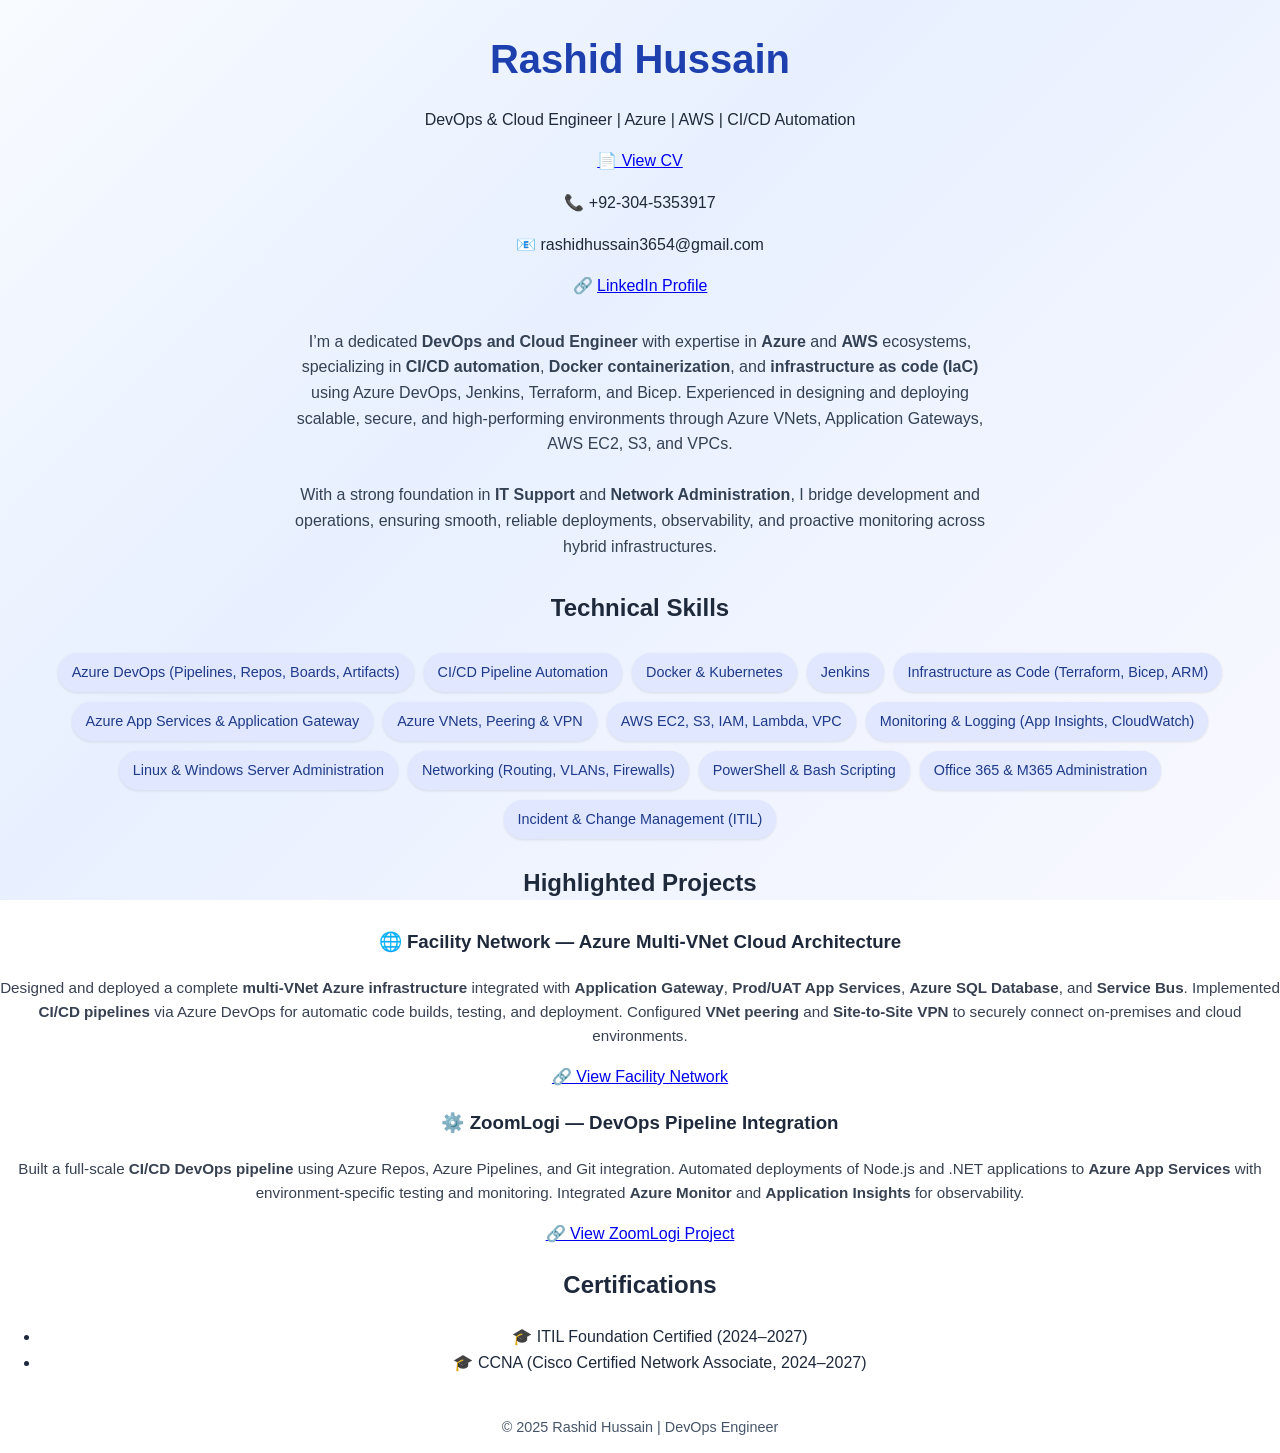
==== commit 3cd9a7d3: "Update index.html" ====
--- a/index.html
+++ b/index.html
@@ -3,52 +3,100 @@
 <head>
   <meta charset="UTF-8" />
   <meta name="viewport" content="width=device-width, initial-scale=1.0" />
-  <title>Rashid Hussain | DevOps Engineer</title>
+  <title>Rashid Hussain | DevOps & Cloud Engineer</title>
   <link rel="stylesheet" href="style.css" />
 </head>
 <body>
-  <div class="content">
-    <h1>Rashid Hussain</h1>
-    <p class="title">DevOps & Cloud Engineer | Azure | AWS | CI/CD Automation</p>
+  <div class="container">
+    <!-- HEADER -->
+    <header>
+      <h1 class="name">Rashid Hussain</h1>
+      <p class="role">DevOps & Cloud Engineer | Azure | AWS | CI/CD Automation</p>
 
-    <a href="Rashid_DevOps_Resume.pdf" target="_blank" class="cv-btn">📄 View CV</a>
+      <a href="Rashid_DevOps_Resume.pdf" target="_blank" class="resume-btn">📄 View CV</a>
 
-    <p class="intro">
-      Passionate <strong>DevOps Engineer</strong> skilled in <strong>Azure</strong> and <strong>AWS</strong> cloud,
-      focused on automation, containerization, and CI/CD pipelines.
-      Experienced in deploying and managing <strong>App Services, VNets, EC2, S3</strong>,
-      and <strong>Application Gateways</strong> for secure, scalable systems.
-      Combining DevOps expertise with strong <strong>IT Support</strong> and <strong>Network Administration</strong> knowledge.
-    </p>
+      <div class="contact">
+        <p>📞 +92-304-5353917</p>
+        <p>📧 rashidhussain3654@gmail.com</p>
+        <p>🔗 <a href="https://www.linkedin.com/in/rashid-hussain-5180202b5/" target="_blank">LinkedIn Profile</a></p>
+      </div>
+    </header>
 
-    <div class="skills">
-      <span>Azure DevOps</span>
-      <span>AWS</span>
-      <span>CI/CD</span>
-      <span>Docker</span>
-      <span>Jenkins</span>
-      <span>Kubernetes</span>
-      <span>Terraform</span>
-      <span>Linux</span>
-      <span>Networking</span>
-    </div>
+    <!-- INTRO -->
+    <section class="intro">
+      <p>
+        I’m a dedicated <strong>DevOps and Cloud Engineer</strong> with expertise in <strong>Azure</strong> and <strong>AWS</strong> ecosystems,
+        specializing in <strong>CI/CD automation</strong>, <strong>Docker containerization</strong>, and <strong>infrastructure as code (IaC)</strong> using
+        Azure DevOps, Jenkins, Terraform, and Bicep.  
+        Experienced in designing and deploying scalable, secure, and high-performing environments through Azure VNets,
+        Application Gateways, AWS EC2, S3, and VPCs.  
+        <br /><br />
+        With a strong foundation in <strong>IT Support</strong> and <strong>Network Administration</strong>, I bridge development and operations,
+        ensuring smooth, reliable deployments, observability, and proactive monitoring across hybrid infrastructures.
+      </p>
+    </section>
 
-    <div class="projects">
-      <h2>Projects</h2>
-      <p><strong>Facility Network:</strong> Azure Multi-VNet architecture with App Gateway and CI/CD pipelines.</p>
-      <p><strong>ZoomLogi:</strong> DevOps pipeline integration using Azure DevOps for automated deployments.</p>
-    </div>
+    <!-- SKILLS -->
+    <section>
+      <h2>Technical Skills</h2>
+      <div class="skills">
+        <span>Azure DevOps (Pipelines, Repos, Boards, Artifacts)</span>
+        <span>CI/CD Pipeline Automation</span>
+        <span>Docker & Kubernetes</span>
+        <span>Jenkins</span>
+        <span>Infrastructure as Code (Terraform, Bicep, ARM)</span>
+        <span>Azure App Services & Application Gateway</span>
+        <span>Azure VNets, Peering & VPN</span>
+        <span>AWS EC2, S3, IAM, Lambda, VPC</span>
+        <span>Monitoring & Logging (App Insights, CloudWatch)</span>
+        <span>Linux & Windows Server Administration</span>
+        <span>Networking (Routing, VLANs, Firewalls)</span>
+        <span>PowerShell & Bash Scripting</span>
+        <span>Office 365 & M365 Administration</span>
+        <span>Incident & Change Management (ITIL)</span>
+      </div>
+    </section>
 
-    <div class="certs">
+    <!-- PROJECTS -->
+    <section>
+      <h2>Highlighted Projects</h2>
+      <div class="projects">
+        <div class="project">
+          <h3>🌐 Facility Network — Azure Multi-VNet Cloud Architecture</h3>
+          <p>
+            Designed and deployed a complete <strong>multi-VNet Azure infrastructure</strong> integrated with
+            <strong>Application Gateway</strong>, <strong>Prod/UAT App Services</strong>, <strong>Azure SQL Database</strong>, and <strong>Service Bus</strong>.
+            Implemented <strong>CI/CD pipelines</strong> via Azure DevOps for automatic code builds, testing, and deployment.
+            Configured <strong>VNet peering</strong> and <strong>Site-to-Site VPN</strong> to securely connect on-premises and cloud environments.
+          </p>
+          <a href="https://rashid3654.github.io/facilitynetwork" target="_blank" class="project-link">🔗 View Facility Network</a>
+        </div>
+
+        <div class="project">
+          <h3>⚙️ ZoomLogi — DevOps Pipeline Integration</h3>
+          <p>
+            Built a full-scale <strong>CI/CD DevOps pipeline</strong> using Azure Repos, Azure Pipelines, and Git integration.
+            Automated deployments of Node.js and .NET applications to <strong>Azure App Services</strong> with
+            environment-specific testing and monitoring.  
+            Integrated <strong>Azure Monitor</strong> and <strong>Application Insights</strong> for observability.
+          </p>
+          <a href="https://rashid3654.github.io/zoomlogi" target="_blank" class="project-link">🔗 View ZoomLogi Project</a>
+        </div>
+      </div>
+    </section>
+
+    <!-- CERTIFICATIONS -->
+    <section>
       <h2>Certifications</h2>
-      <p>🎓 ITIL Foundation | 🎓 CCNA</p>
-    </div>
+      <ul>
+        <li>🎓 ITIL Foundation Certified (2024–2027)</li>
+        <li>🎓 CCNA (Cisco Certified Network Associate, 2024–2027)</li>
+      </ul>
+    </section>
 
+    <!-- FOOTER -->
     <footer>
-      <p>📧 rashidhussain3654@gmail.com | 📞 +92-304-5353917</p>
-      <p>
-        🔗 <a href="https://www.linkedin.com/in/rashid-hussain-5180202b5/" target="_blank">LinkedIn Profile</a>
-      </p>
+      <p>© 2025 Rashid Hussain | DevOps Engineer</p>
     </footer>
   </div>
 </body>
--- a/style.css
+++ b/style.css
@@ -1,136 +1,111 @@
+/* General layout */
 body {
+  margin: 0;
   font-family: "Segoe UI", Tahoma, Geneva, Verdana, sans-serif;
-  background-color: #fdfdfd;
   color: #1e293b;
-  margin: 0;
-  padding: 0;
-  background-image: url('https://raw.githubusercontent.com/rashid3654/resources/main/devops-bg.png');
-  background-size: cover;
+  text-align: center;
+  line-height: 1.6;
+  background: linear-gradient(135deg, #f8fbff 0%, #e8f0ff 40%, #f9f9ff 100%);
   background-attachment: fixed;
-  background-blend-mode: lighten;
-  background-repeat: no-repeat;
 }
 
-.container {
-  max-width: 900px;
-  margin: 0 auto;
-  padding: 20px;
+/* Container */
+.content {
+  max-width: 800px;
+  margin: 80px auto;
+  padding: 40px 25px;
+  background: rgba(255, 255, 255, 0.8);
+  border-radius: 16px;
+  box-shadow: 0 4px 20px rgba(0, 0, 0, 0.05);
+  backdrop-filter: blur(5px);
 }
 
-header {
-  text-align: center;
-  padding: 60px 20px 30px;
+/* Headings */
+h1 {
+  font-size: 2.5em;
+  color: #1e40af;
+  margin-bottom: 0.2em;
 }
 
-.name {
-  font-size: 3em;
-  font-weight: 800;
-  color: #1e40af;
-  letter-spacing: 1px;
-  text-shadow: 1px 1px 2px rgba(0,0,0,0.1);
+.title {
+  font-size: 1.1em;
+  color: #475569;
+  margin-bottom: 25px;
 }
 
-.role {
-  font-size: 1.2em;
-  color: #475569;
-  margin-bottom: 20px;
+/* CV Button */
+.cv-btn {
+  display: inline-block;
+  background: linear-gradient(90deg, #1e3a8a, #2563eb);
+  color: #fff;
+  padding: 12px 35px;
+  border-radius: 10px;
+  text-decoration: none;
+  font-weight: 600;
+  box-shadow: 0 4px 12px rgba(37, 99, 235, 0.4);
+  transition: 0.3s;
 }
 
-.resume-btn {
-  display: inline-block;
-  margin-top: 15px;
-  background: linear-gradient(90deg, #1e3a8a, #2563eb);
-  color: white;
-  padding: 14px 35px;
-  border-radius: 10px;
-  font-weight: bold;
-  text-decoration: none;
-  box-shadow: 0 4px 15px rgba(37, 99, 235, 0.5);
-  transition: all 0.3s ease;
-  font-size: 1.1em;
+.cv-btn:hover {
+  transform: scale(1.08);
+  background: linear-gradient(90deg, #2563eb, #1d4ed8);
+  box-shadow: 0 6px 16px rgba(37, 99, 235, 0.5);
 }
 
-.resume-btn:hover {
-  background: linear-gradient(90deg, #2563eb, #1d4ed8);
-  transform: scale(1.07);
-  box-shadow: 0 6px 20px rgba(37, 99, 235, 0.6);
+/* Intro paragraph */
+.intro {
+  font-size: 1em;
+  margin: 30px auto;
+  max-width: 700px;
+  color: #334155;
 }
 
-.contact {
-  margin-top: 30px;
-  line-height: 1.6;
-}
-
-.contact a {
-  color: #2563eb;
-  text-decoration: none;
-  font-weight: 500;
-}
-
-.contact a:hover {
-  text-decoration: underline;
-}
-
-.intro {
-  text-align: center;
-  margin: 30px auto;
-  max-width: 800px;
-  font-size: 1.08em;
-  line-height: 1.8;
-  background: rgba(255, 255, 255, 0.9);
-  border-radius: 12px;
-  padding: 25px;
-  box-shadow: 0 2px 8px rgba(0, 0, 0, 0.05);
-}
-
-section {
-  background: rgba(255, 255, 255, 0.9);
-  margin-top: 30px;
-  padding: 25px;
-  border-radius: 12px;
-  box-shadow: 0 2px 10px rgba(0, 0, 0, 0.05);
-}
-
-h2 {
-  color: #1e40af;
-  border-bottom: 2px solid #93c5fd;
-  padding-bottom: 5px;
-  text-align: center;
-  margin-bottom: 20px;
-}
-
+/* Skills section */
 .skills {
   display: flex;
   flex-wrap: wrap;
+  justify-content: center;
   gap: 10px;
-  justify-content: center;
+  margin: 25px 0;
 }
 
 .skills span {
   background: #e0e7ff;
-  padding: 8px 12px;
-  border-radius: 8px;
-  font-size: 0.95em;
   color: #1e3a8a;
+  padding: 8px 14px;
+  border-radius: 20px;
+  font-size: 0.9em;
   font-weight: 500;
+  box-shadow: 0 1px 3px rgba(0, 0, 0, 0.1);
 }
 
-ul {
-  list-style-type: disc;
-  padding-left: 25px;
-  line-height: 1.8;
+/* Projects and certifications */
+.projects, .certs {
+  margin-top: 25px;
 }
 
-ul li {
+.projects h2, .certs h2 {
+  color: #1e40af;
   margin-bottom: 10px;
 }
 
+.projects p, .certs p {
+  font-size: 0.95em;
+  color: #374151;
+}
+
+/* Footer */
 footer {
-  text-align: center;
   margin-top: 40px;
-  padding: 10px;
   font-size: 0.9em;
   color: #475569;
-  background: rgba(241, 245, 249, 0.8);
-  border-radius: 10px;
 }
+
+footer a {
+  color: #2563eb;
+  text-decoration: none;
+}
+
+footer a:hover {
+  text-decoration: underline;
+}
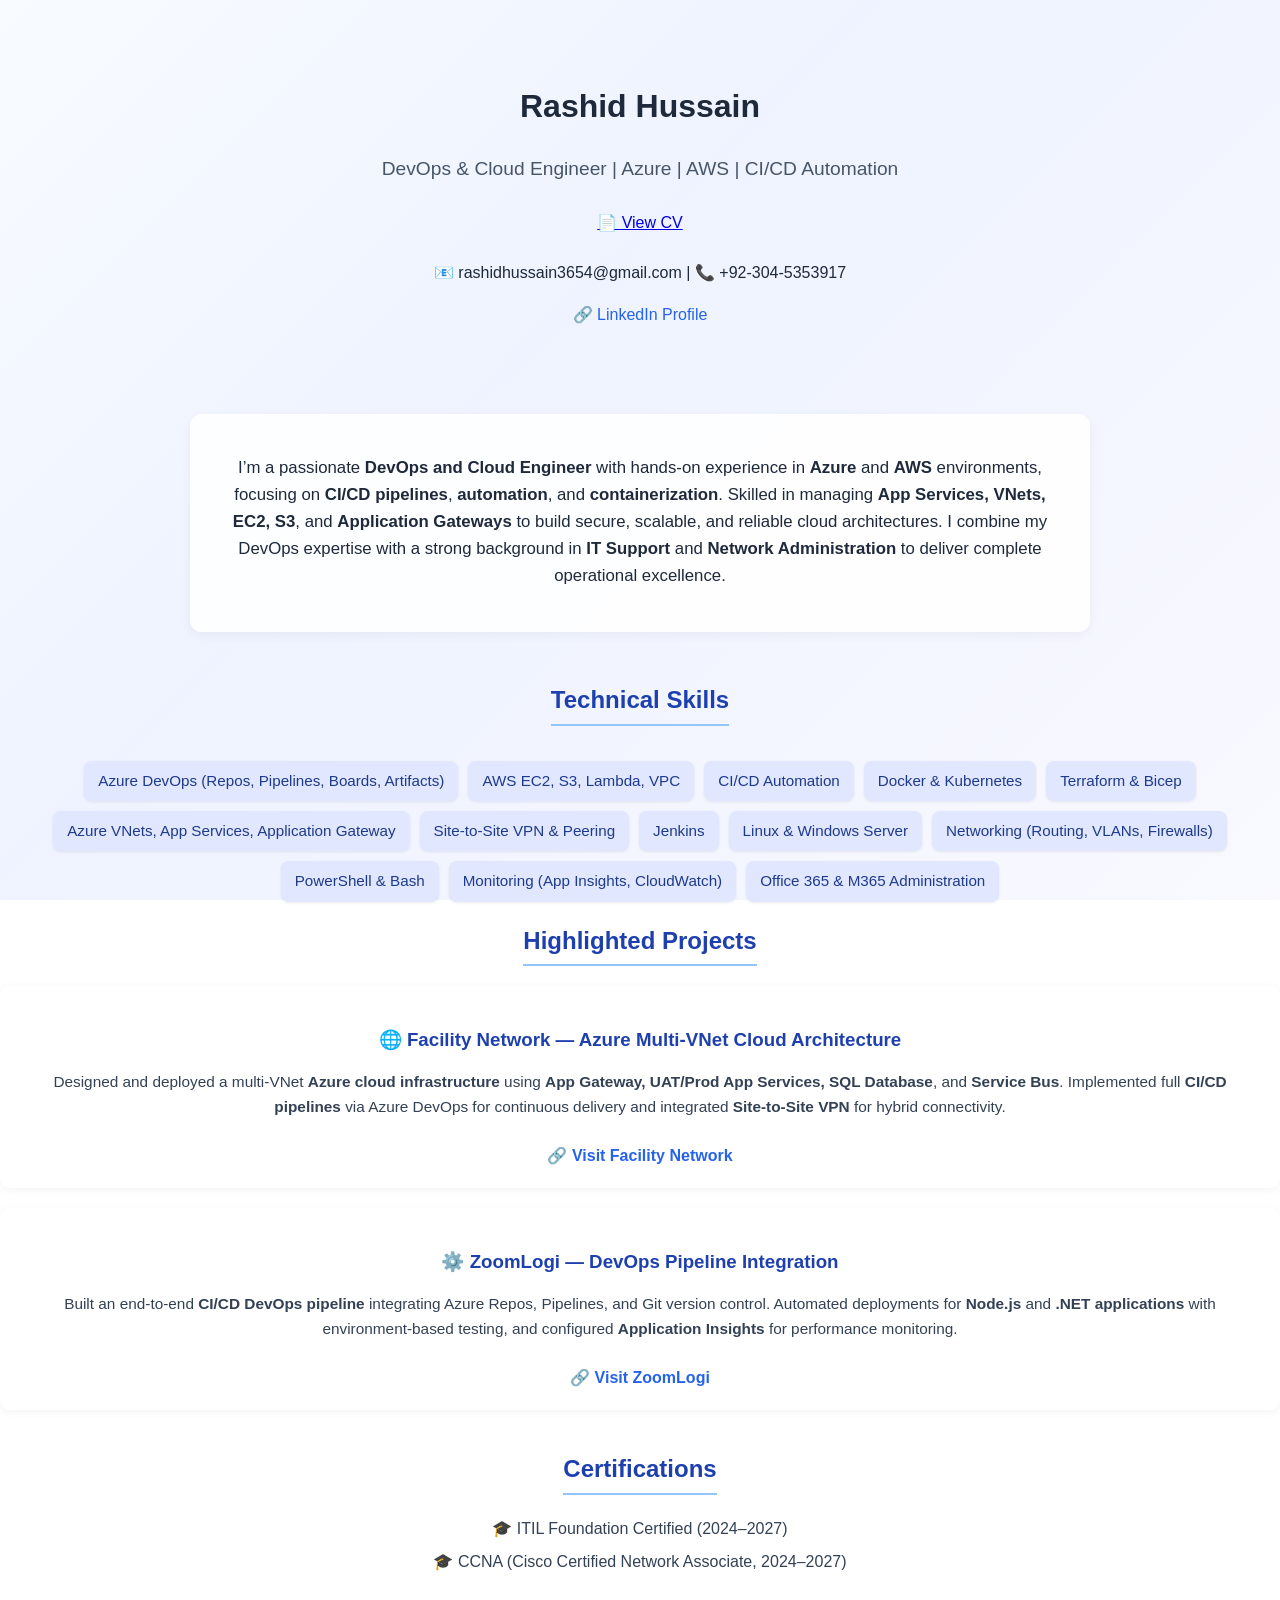
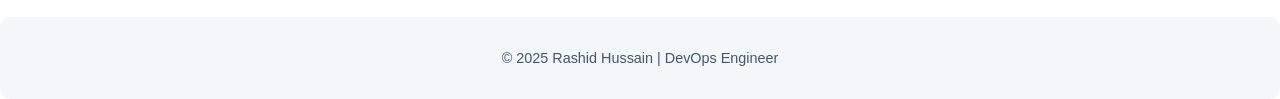
==== commit c2af72cd: "Update index.html" ====
--- a/index.html
+++ b/index.html
@@ -7,85 +7,84 @@
   <link rel="stylesheet" href="style.css" />
 </head>
 <body>
-  <div class="container">
-    <!-- HEADER -->
+  <div class="paper">
     <header>
-      <h1 class="name">Rashid Hussain</h1>
+      <h1>Rashid Hussain</h1>
       <p class="role">DevOps & Cloud Engineer | Azure | AWS | CI/CD Automation</p>
-
-      <a href="Rashid_DevOps_Resume.pdf" target="_blank" class="resume-btn">📄 View CV</a>
-
+      <a href="Rashid_DevOps_Resume.pdf" target="_blank" class="cv-btn">📄 View CV</a>
       <div class="contact">
-        <p>📞 +92-304-5353917</p>
-        <p>📧 rashidhussain3654@gmail.com</p>
-        <p>🔗 <a href="https://www.linkedin.com/in/rashid-hussain-5180202b5/" target="_blank">LinkedIn Profile</a></p>
+        <p>📧 rashidhussain3654@gmail.com | 📞 +92-304-5353917</p>
+        <p>
+          🔗
+          <a href="https://www.linkedin.com/in/rashid-hussain-5180202b5/" target="_blank">
+            LinkedIn Profile
+          </a>
+        </p>
       </div>
     </header>
 
-    <!-- INTRO -->
     <section class="intro">
       <p>
-        I’m a dedicated <strong>DevOps and Cloud Engineer</strong> with expertise in <strong>Azure</strong> and <strong>AWS</strong> ecosystems,
-        specializing in <strong>CI/CD automation</strong>, <strong>Docker containerization</strong>, and <strong>infrastructure as code (IaC)</strong> using
-        Azure DevOps, Jenkins, Terraform, and Bicep.  
-        Experienced in designing and deploying scalable, secure, and high-performing environments through Azure VNets,
-        Application Gateways, AWS EC2, S3, and VPCs.  
-        <br /><br />
-        With a strong foundation in <strong>IT Support</strong> and <strong>Network Administration</strong>, I bridge development and operations,
-        ensuring smooth, reliable deployments, observability, and proactive monitoring across hybrid infrastructures.
+        I’m a passionate <strong>DevOps and Cloud Engineer</strong> with hands-on experience in
+        <strong>Azure</strong> and <strong>AWS</strong> environments, focusing on
+        <strong>CI/CD pipelines</strong>, <strong>automation</strong>, and
+        <strong>containerization</strong>. Skilled in managing <strong>App Services, VNets, EC2, S3</strong>,
+        and <strong>Application Gateways</strong> to build secure, scalable, and reliable cloud architectures.
+        I combine my DevOps expertise with a strong background in <strong>IT Support</strong> and
+        <strong>Network Administration</strong> to deliver complete operational excellence.
       </p>
     </section>
 
-    <!-- SKILLS -->
     <section>
       <h2>Technical Skills</h2>
       <div class="skills">
-        <span>Azure DevOps (Pipelines, Repos, Boards, Artifacts)</span>
-        <span>CI/CD Pipeline Automation</span>
+        <span>Azure DevOps (Repos, Pipelines, Boards, Artifacts)</span>
+        <span>AWS EC2, S3, Lambda, VPC</span>
+        <span>CI/CD Automation</span>
         <span>Docker & Kubernetes</span>
+        <span>Terraform & Bicep</span>
+        <span>Azure VNets, App Services, Application Gateway</span>
+        <span>Site-to-Site VPN & Peering</span>
         <span>Jenkins</span>
-        <span>Infrastructure as Code (Terraform, Bicep, ARM)</span>
-        <span>Azure App Services & Application Gateway</span>
-        <span>Azure VNets, Peering & VPN</span>
-        <span>AWS EC2, S3, IAM, Lambda, VPC</span>
-        <span>Monitoring & Logging (App Insights, CloudWatch)</span>
-        <span>Linux & Windows Server Administration</span>
+        <span>Linux & Windows Server</span>
         <span>Networking (Routing, VLANs, Firewalls)</span>
-        <span>PowerShell & Bash Scripting</span>
+        <span>PowerShell & Bash</span>
+        <span>Monitoring (App Insights, CloudWatch)</span>
         <span>Office 365 & M365 Administration</span>
-        <span>Incident & Change Management (ITIL)</span>
       </div>
     </section>
 
-    <!-- PROJECTS -->
     <section>
       <h2>Highlighted Projects</h2>
-      <div class="projects">
-        <div class="project">
-          <h3>🌐 Facility Network — Azure Multi-VNet Cloud Architecture</h3>
-          <p>
-            Designed and deployed a complete <strong>multi-VNet Azure infrastructure</strong> integrated with
-            <strong>Application Gateway</strong>, <strong>Prod/UAT App Services</strong>, <strong>Azure SQL Database</strong>, and <strong>Service Bus</strong>.
-            Implemented <strong>CI/CD pipelines</strong> via Azure DevOps for automatic code builds, testing, and deployment.
-            Configured <strong>VNet peering</strong> and <strong>Site-to-Site VPN</strong> to securely connect on-premises and cloud environments.
-          </p>
-          <a href="https://rashid3654.github.io/facilitynetwork" target="_blank" class="project-link">🔗 View Facility Network</a>
-        </div>
 
-        <div class="project">
-          <h3>⚙️ ZoomLogi — DevOps Pipeline Integration</h3>
-          <p>
-            Built a full-scale <strong>CI/CD DevOps pipeline</strong> using Azure Repos, Azure Pipelines, and Git integration.
-            Automated deployments of Node.js and .NET applications to <strong>Azure App Services</strong> with
-            environment-specific testing and monitoring.  
-            Integrated <strong>Azure Monitor</strong> and <strong>Application Insights</strong> for observability.
-          </p>
-          <a href="https://rashid3654.github.io/zoomlogi" target="_blank" class="project-link">🔗 View ZoomLogi Project</a>
-        </div>
+      <div class="project">
+        <h3>🌐 Facility Network — Azure Multi-VNet Cloud Architecture</h3>
+        <p>
+          Designed and deployed a multi-VNet <strong>Azure cloud infrastructure</strong> using
+          <strong>App Gateway, UAT/Prod App Services, SQL Database</strong>, and
+          <strong>Service Bus</strong>. Implemented full <strong>CI/CD pipelines</strong> via
+          Azure DevOps for continuous delivery and integrated <strong>Site-to-Site VPN</strong>
+          for hybrid connectivity.
+        </p>
+        <a href="https://porta.facilitynetwork.com" target="_blank" class="project-link">
+          🔗 Visit Facility Network
+        </a>
+      </div>
+
+      <div class="project">
+        <h3>⚙️ ZoomLogi — DevOps Pipeline Integration</h3>
+        <p>
+          Built an end-to-end <strong>CI/CD DevOps pipeline</strong> integrating Azure Repos, Pipelines,
+          and Git version control. Automated deployments for <strong>Node.js</strong> and
+          <strong>.NET applications</strong> with environment-based testing, and configured
+          <strong>Application Insights</strong> for performance monitoring.
+        </p>
+        <a href="https://zoomlogi.com" target="_blank" class="project-link">
+          🔗 Visit ZoomLogi
+        </a>
       </div>
     </section>
 
-    <!-- CERTIFICATIONS -->
     <section>
       <h2>Certifications</h2>
       <ul>
@@ -94,7 +93,6 @@
       </ul>
     </section>
 
-    <!-- FOOTER -->
     <footer>
       <p>© 2025 Rashid Hussain | DevOps Engineer</p>
     </footer>
--- a/style.css
+++ b/style.css
@@ -1,111 +1,171 @@
-/* General layout */
+/* Global Styling */
 body {
+  font-family: "Segoe UI", Tahoma, Geneva, Verdana, sans-serif;
   margin: 0;
-  font-family: "Segoe UI", Tahoma, Geneva, Verdana, sans-serif;
   color: #1e293b;
+  background: linear-gradient(135deg, #f8fbff 0%, #eef3ff 40%, #f9f9ff 100%);
+  background-attachment: fixed;
   text-align: center;
   line-height: 1.6;
-  background: linear-gradient(135deg, #f8fbff 0%, #e8f0ff 40%, #f9f9ff 100%);
-  background-attachment: fixed;
 }
 
 /* Container */
-.content {
-  max-width: 800px;
-  margin: 80px auto;
-  padding: 40px 25px;
-  background: rgba(255, 255, 255, 0.8);
-  border-radius: 16px;
-  box-shadow: 0 4px 20px rgba(0, 0, 0, 0.05);
-  backdrop-filter: blur(5px);
+.container {
+  max-width: 950px;
+  margin: 0 auto;
+  padding: 30px;
 }
 
-/* Headings */
-h1 {
-  font-size: 2.5em;
-  color: #1e40af;
-  margin-bottom: 0.2em;
+/* Header */
+header {
+  text-align: center;
+  padding: 60px 20px 40px;
 }
 
-.title {
-  font-size: 1.1em;
+.name {
+  font-size: 3em;
+  color: #1e40af;
+  font-weight: 800;
+  margin-bottom: 5px;
+  letter-spacing: 0.5px;
+}
+
+.role {
+  font-size: 1.2em;
   color: #475569;
   margin-bottom: 25px;
 }
 
-/* CV Button */
-.cv-btn {
+/* Resume Button */
+.resume-btn {
   display: inline-block;
   background: linear-gradient(90deg, #1e3a8a, #2563eb);
   color: #fff;
-  padding: 12px 35px;
+  padding: 14px 36px;
   border-radius: 10px;
   text-decoration: none;
-  font-weight: 600;
-  box-shadow: 0 4px 12px rgba(37, 99, 235, 0.4);
-  transition: 0.3s;
+  font-weight: bold;
+  box-shadow: 0 4px 15px rgba(37, 99, 235, 0.5);
+  transition: all 0.3s ease;
 }
 
-.cv-btn:hover {
-  transform: scale(1.08);
+.resume-btn:hover {
+  transform: scale(1.07);
   background: linear-gradient(90deg, #2563eb, #1d4ed8);
-  box-shadow: 0 6px 16px rgba(37, 99, 235, 0.5);
+  box-shadow: 0 6px 20px rgba(37, 99, 235, 0.6);
 }
 
-/* Intro paragraph */
-.intro {
-  font-size: 1em;
-  margin: 30px auto;
-  max-width: 700px;
-  color: #334155;
+/* Contact Info */
+.contact {
+  margin-top: 25px;
 }
 
-/* Skills section */
+.contact a {
+  color: #2563eb;
+  text-decoration: none;
+  font-weight: 500;
+}
+
+.contact a:hover {
+  text-decoration: underline;
+}
+
+/* Intro */
+.intro {
+  background: rgba(255, 255, 255, 0.9);
+  border-radius: 12px;
+  padding: 25px;
+  margin: 30px auto;
+  max-width: 850px;
+  box-shadow: 0 3px 12px rgba(0, 0, 0, 0.05);
+  font-size: 1.05em;
+}
+
+/* Headings */
+h2 {
+  color: #1e40af;
+  border-bottom: 2px solid #93c5fd;
+  display: inline-block;
+  padding-bottom: 4px;
+  margin-bottom: 20px;
+}
+
+/* Skills */
 .skills {
   display: flex;
   flex-wrap: wrap;
   justify-content: center;
   gap: 10px;
-  margin: 25px 0;
+  margin-top: 15px;
 }
 
 .skills span {
   background: #e0e7ff;
   color: #1e3a8a;
   padding: 8px 14px;
-  border-radius: 20px;
-  font-size: 0.9em;
+  border-radius: 8px;
+  font-size: 0.95em;
   font-weight: 500;
-  box-shadow: 0 1px 3px rgba(0, 0, 0, 0.1);
+  box-shadow: 0 1px 3px rgba(0, 0, 0, 0.08);
 }
 
-/* Projects and certifications */
-.projects, .certs {
-  margin-top: 25px;
+/* Projects */
+.projects {
+  text-align: left;
+  margin: 0 auto;
+  max-width: 850px;
 }
 
-.projects h2, .certs h2 {
-  color: #1e40af;
-  margin-bottom: 10px;
+.project {
+  background: rgba(255, 255, 255, 0.9);
+  padding: 20px;
+  border-radius: 10px;
+  margin-bottom: 20px;
+  box-shadow: 0 2px 10px rgba(0, 0, 0, 0.05);
 }
 
-.projects p, .certs p {
-  font-size: 0.95em;
-  color: #374151;
+.project h3 {
+  color: #1e40af;
+  margin-bottom: 8px;
+}
+
+.project p {
+  color: #334155;
+  font-size: 0.96em;
+}
+
+.project-link {
+  display: inline-block;
+  margin-top: 8px;
+  color: #2563eb;
+  text-decoration: none;
+  font-weight: 600;
+}
+
+.project-link:hover {
+  text-decoration: underline;
+}
+
+/* Certifications */
+ul {
+  list-style: none;
+  padding: 0;
+  margin: 0 auto;
+  color: #334155;
+  font-size: 1em;
+  line-height: 1.8;
+}
+
+ul li {
+  margin-bottom: 5px;
 }
 
 /* Footer */
 footer {
   margin-top: 40px;
+  padding: 15px;
+  background: rgba(241, 245, 249, 0.8);
+  color: #475569;
+  border-radius: 10px;
   font-size: 0.9em;
-  color: #475569;
 }
-
-footer a {
-  color: #2563eb;
-  text-decoration: none;
-}
-
-footer a:hover {
-  text-decoration: underline;
-}
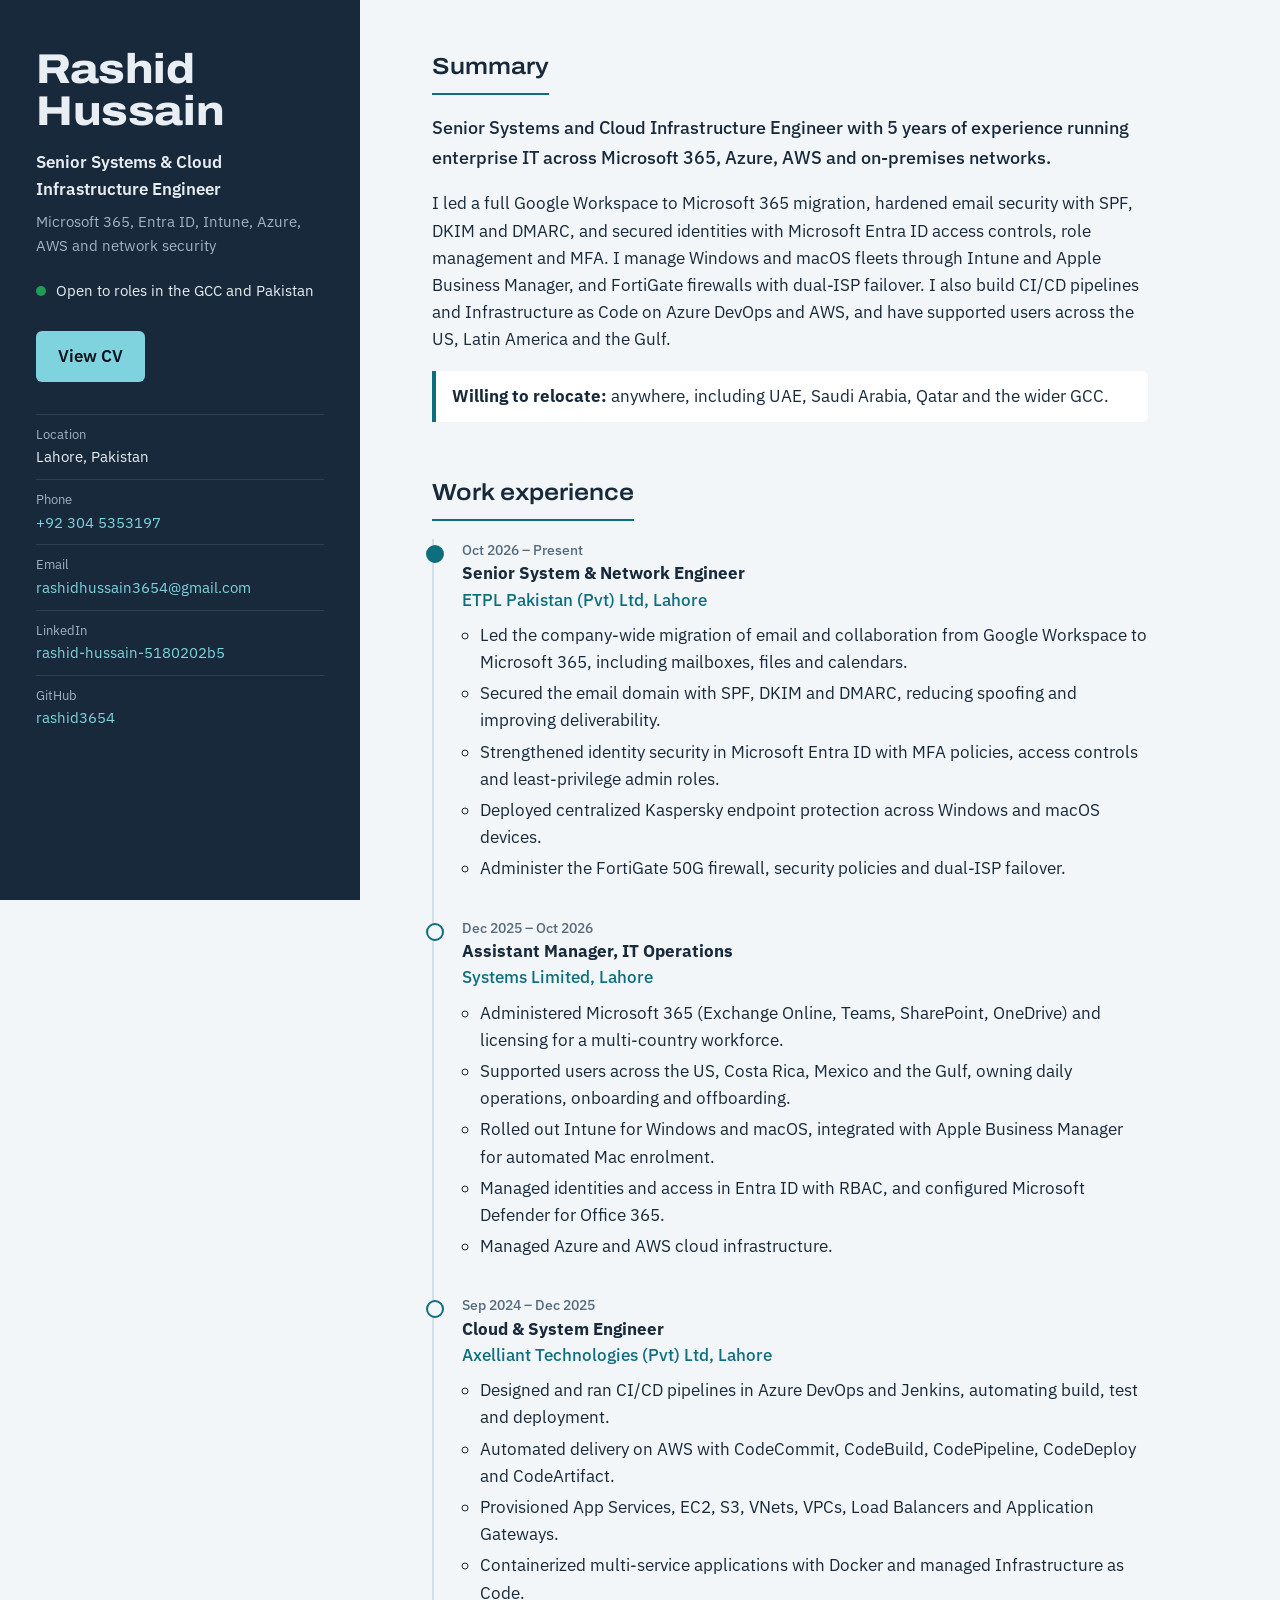
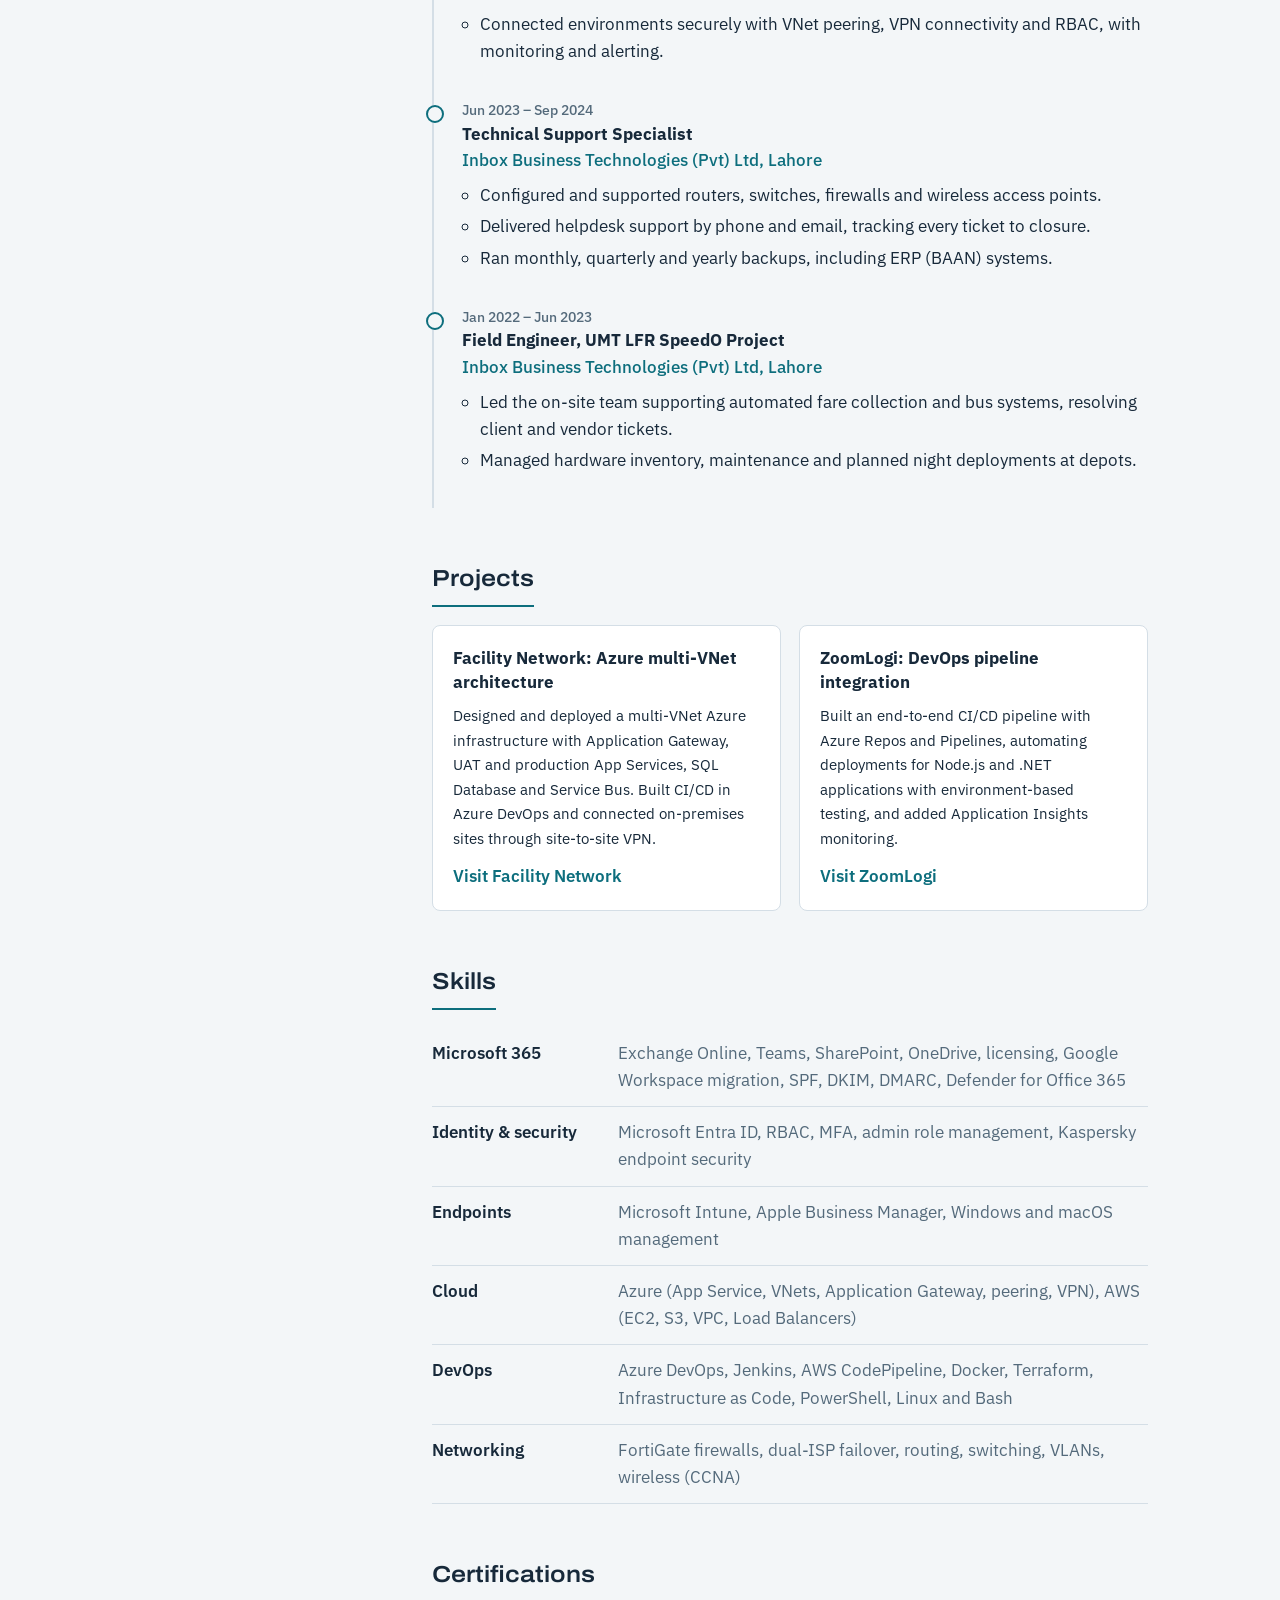
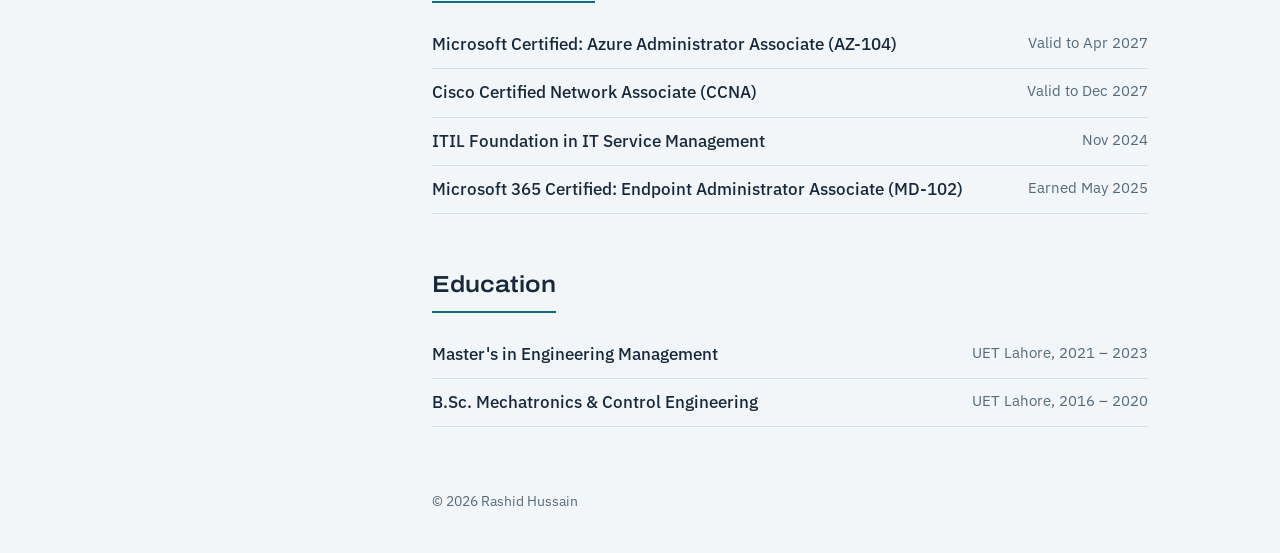
==== commit 7253c1c5: "Update index.html" ====
--- a/index.html
+++ b/index.html
@@ -2,100 +2,150 @@
 <html lang="en">
 <head>
   <meta charset="UTF-8" />
-  <meta name="viewport" content="width=device-width, initial-scale=1.0" />
-  <title>Rashid Hussain | DevOps & Cloud Engineer</title>
+  <meta name="viewport" content="width=device-width, initial-scale=1, viewport-fit=cover" />
+  <title>Rashid Hussain | Senior Systems & Cloud Infrastructure Engineer</title>
+  <meta name="description" content="Rashid Hussain, Senior Systems & Cloud Infrastructure Engineer in Lahore. Microsoft 365, Entra ID, Intune, Azure, AWS and network security. Open to relocation to the GCC." />
+  <link rel="preconnect" href="https://fonts.googleapis.com" />
+  <link rel="preconnect" href="https://fonts.gstatic.com" crossorigin />
+  <link href="https://fonts.googleapis.com/css2?family=Archivo:wdth,wght@112,600;112,800&family=IBM+Plex+Sans:wght@400;500;600&display=swap" rel="stylesheet" />
   <link rel="stylesheet" href="style.css" />
 </head>
 <body>
-  <div class="paper">
-    <header>
+  <div class="layout">
+    <aside class="identity">
       <h1>Rashid Hussain</h1>
-      <p class="role">DevOps & Cloud Engineer | Azure | AWS | CI/CD Automation</p>
-      <a href="Rashid_DevOps_Resume.pdf" target="_blank" class="cv-btn">📄 View CV</a>
-      <div class="contact">
-        <p>📧 rashidhussain3654@gmail.com | 📞 +92-304-5353917</p>
-        <p>
-          🔗
-          <a href="https://www.linkedin.com/in/rashid-hussain-5180202b5/" target="_blank">
-            LinkedIn Profile
-          </a>
-        </p>
-      </div>
-    </header>
+      <p class="title">Senior Systems &amp; Cloud Infrastructure Engineer</p>
+      <p class="focus">Microsoft 365, Entra ID, Intune, Azure, AWS and network security</p>
+      <p class="status"><span class="dot" aria-hidden="true"></span>Open to roles in the GCC and Pakistan</p>
 
-    <section class="intro">
-      <p>
-        I’m a passionate <strong>DevOps and Cloud Engineer</strong> with hands-on experience in
-        <strong>Azure</strong> and <strong>AWS</strong> environments, focusing on
-        <strong>CI/CD pipelines</strong>, <strong>automation</strong>, and
-        <strong>containerization</strong>. Skilled in managing <strong>App Services, VNets, EC2, S3</strong>,
-        and <strong>Application Gateways</strong> to build secure, scalable, and reliable cloud architectures.
-        I combine my DevOps expertise with a strong background in <strong>IT Support</strong> and
-        <strong>Network Administration</strong> to deliver complete operational excellence.
-      </p>
-    </section>
+      <a class="cv-btn" href="cv.html" target="_blank" rel="noopener">View CV</a>
 
-    <section>
-      <h2>Technical Skills</h2>
-      <div class="skills">
-        <span>Azure DevOps (Repos, Pipelines, Boards, Artifacts)</span>
-        <span>AWS EC2, S3, Lambda, VPC</span>
-        <span>CI/CD Automation</span>
-        <span>Docker & Kubernetes</span>
-        <span>Terraform & Bicep</span>
-        <span>Azure VNets, App Services, Application Gateway</span>
-        <span>Site-to-Site VPN & Peering</span>
-        <span>Jenkins</span>
-        <span>Linux & Windows Server</span>
-        <span>Networking (Routing, VLANs, Firewalls)</span>
-        <span>PowerShell & Bash</span>
-        <span>Monitoring (App Insights, CloudWatch)</span>
-        <span>Office 365 & M365 Administration</span>
-      </div>
-    </section>
+      <ul class="contact">
+        <li><span>Location</span>Lahore, Pakistan</li>
+        <li><span>Phone</span><a href="tel:+923045353197">+92 304 5353197</a></li>
+        <li><span>Email</span><a href="mailto:rashidhussain3654@gmail.com">rashidhussain3654@gmail.com</a></li>
+        <li><span>LinkedIn</span><a href="https://www.linkedin.com/in/rashid-hussain-5180202b5/" target="_blank" rel="noopener">rashid-hussain-5180202b5</a></li>
+        <li><span>GitHub</span><a href="https://github.com/rashid3654" target="_blank" rel="noopener">rashid3654</a></li>
+      </ul>
+    </aside>
 
-    <section>
-      <h2>Highlighted Projects</h2>
+    <main>
+      <section aria-labelledby="summary-h">
+        <h2 id="summary-h">Summary</h2>
+        <p class="lead">Senior Systems and Cloud Infrastructure Engineer with 5 years of experience running enterprise IT across Microsoft 365, Azure, AWS and on-premises networks.</p>
+        <p>I led a full Google Workspace to Microsoft 365 migration, hardened email security with SPF, DKIM and DMARC, and secured identities with Microsoft Entra ID access controls, role management and MFA. I manage Windows and macOS fleets through Intune and Apple Business Manager, and FortiGate firewalls with dual-ISP failover. I also build CI/CD pipelines and Infrastructure as Code on Azure DevOps and AWS, and have supported users across the US, Latin America and the Gulf.</p>
+        <p class="relocate"><strong>Willing to relocate:</strong> anywhere, including UAE, Saudi Arabia, Qatar and the wider GCC.</p>
+      </section>
 
-      <div class="project">
-        <h3>🌐 Facility Network — Azure Multi-VNet Cloud Architecture</h3>
-        <p>
-          Designed and deployed a multi-VNet <strong>Azure cloud infrastructure</strong> using
-          <strong>App Gateway, UAT/Prod App Services, SQL Database</strong>, and
-          <strong>Service Bus</strong>. Implemented full <strong>CI/CD pipelines</strong> via
-          Azure DevOps for continuous delivery and integrated <strong>Site-to-Site VPN</strong>
-          for hybrid connectivity.
-        </p>
-        <a href="https://porta.facilitynetwork.com" target="_blank" class="project-link">
-          🔗 Visit Facility Network
-        </a>
-      </div>
+      <section aria-labelledby="exp-h">
+        <h2 id="exp-h">Work experience</h2>
+        <ol class="timeline">
+          <li class="current">
+            <div class="when">Oct 2026 – Present</div>
+            <h3>Senior System &amp; Network Engineer</h3>
+            <p class="org">ETPL Pakistan (Pvt) Ltd, Lahore</p>
+            <ul>
+              <li>Led the company-wide migration of email and collaboration from Google Workspace to Microsoft 365, including mailboxes, files and calendars.</li>
+              <li>Secured the email domain with SPF, DKIM and DMARC, reducing spoofing and improving deliverability.</li>
+              <li>Strengthened identity security in Microsoft Entra ID with MFA policies, access controls and least-privilege admin roles.</li>
+              <li>Deployed centralized Kaspersky endpoint protection across Windows and macOS devices.</li>
+              <li>Administer the FortiGate 50G firewall, security policies and dual-ISP failover.</li>
+            </ul>
+          </li>
+          <li>
+            <div class="when">Dec 2025 – Oct 2026</div>
+            <h3>Assistant Manager, IT Operations</h3>
+            <p class="org">Systems Limited, Lahore</p>
+            <ul>
+              <li>Administered Microsoft 365 (Exchange Online, Teams, SharePoint, OneDrive) and licensing for a multi-country workforce.</li>
+              <li>Supported users across the US, Costa Rica, Mexico and the Gulf, owning daily operations, onboarding and offboarding.</li>
+              <li>Rolled out Intune for Windows and macOS, integrated with Apple Business Manager for automated Mac enrolment.</li>
+              <li>Managed identities and access in Entra ID with RBAC, and configured Microsoft Defender for Office 365.</li>
+              <li>Managed Azure and AWS cloud infrastructure.</li>
+            </ul>
+          </li>
+          <li>
+            <div class="when">Sep 2024 – Dec 2025</div>
+            <h3>Cloud &amp; System Engineer</h3>
+            <p class="org">Axelliant Technologies (Pvt) Ltd, Lahore</p>
+            <ul>
+              <li>Designed and ran CI/CD pipelines in Azure DevOps and Jenkins, automating build, test and deployment.</li>
+              <li>Automated delivery on AWS with CodeCommit, CodeBuild, CodePipeline, CodeDeploy and CodeArtifact.</li>
+              <li>Provisioned App Services, EC2, S3, VNets, VPCs, Load Balancers and Application Gateways.</li>
+              <li>Containerized multi-service applications with Docker and managed Infrastructure as Code.</li>
+              <li>Connected environments securely with VNet peering, VPN connectivity and RBAC, with monitoring and alerting.</li>
+            </ul>
+          </li>
+          <li>
+            <div class="when">Jun 2023 – Sep 2024</div>
+            <h3>Technical Support Specialist</h3>
+            <p class="org">Inbox Business Technologies (Pvt) Ltd, Lahore</p>
+            <ul>
+              <li>Configured and supported routers, switches, firewalls and wireless access points.</li>
+              <li>Delivered helpdesk support by phone and email, tracking every ticket to closure.</li>
+              <li>Ran monthly, quarterly and yearly backups, including ERP (BAAN) systems.</li>
+            </ul>
+          </li>
+          <li>
+            <div class="when">Jan 2022 – Jun 2023</div>
+            <h3>Field Engineer, UMT LFR SpeedO Project</h3>
+            <p class="org">Inbox Business Technologies (Pvt) Ltd, Lahore</p>
+            <ul>
+              <li>Led the on-site team supporting automated fare collection and bus systems, resolving client and vendor tickets.</li>
+              <li>Managed hardware inventory, maintenance and planned night deployments at depots.</li>
+            </ul>
+          </li>
+        </ol>
+      </section>
 
-      <div class="project">
-        <h3>⚙️ ZoomLogi — DevOps Pipeline Integration</h3>
-        <p>
-          Built an end-to-end <strong>CI/CD DevOps pipeline</strong> integrating Azure Repos, Pipelines,
-          and Git version control. Automated deployments for <strong>Node.js</strong> and
-          <strong>.NET applications</strong> with environment-based testing, and configured
-          <strong>Application Insights</strong> for performance monitoring.
-        </p>
-        <a href="https://zoomlogi.com" target="_blank" class="project-link">
-          🔗 Visit ZoomLogi
-        </a>
-      </div>
-    </section>
+      <section aria-labelledby="proj-h">
+        <h2 id="proj-h">Projects</h2>
+        <div class="projects">
+          <article>
+            <h3>Facility Network: Azure multi-VNet architecture</h3>
+            <p>Designed and deployed a multi-VNet Azure infrastructure with Application Gateway, UAT and production App Services, SQL Database and Service Bus. Built CI/CD in Azure DevOps and connected on-premises sites through site-to-site VPN.</p>
+            <a href="https://porta.facilitynetwork.com" target="_blank" rel="noopener">Visit Facility Network</a>
+          </article>
+          <article>
+            <h3>ZoomLogi: DevOps pipeline integration</h3>
+            <p>Built an end-to-end CI/CD pipeline with Azure Repos and Pipelines, automating deployments for Node.js and .NET applications with environment-based testing, and added Application Insights monitoring.</p>
+            <a href="https://zoomlogi.com" target="_blank" rel="noopener">Visit ZoomLogi</a>
+          </article>
+        </div>
+      </section>
 
-    <section>
-      <h2>Certifications</h2>
-      <ul>
-        <li>🎓 ITIL Foundation Certified (2024–2027)</li>
-        <li>🎓 CCNA (Cisco Certified Network Associate, 2024–2027)</li>
-      </ul>
-    </section>
+      <section aria-labelledby="skills-h">
+        <h2 id="skills-h">Skills</h2>
+        <dl class="skills">
+          <div><dt>Microsoft 365</dt><dd>Exchange Online, Teams, SharePoint, OneDrive, licensing, Google Workspace migration, SPF, DKIM, DMARC, Defender for Office 365</dd></div>
+          <div><dt>Identity &amp; security</dt><dd>Microsoft Entra ID, RBAC, MFA, admin role management, Kaspersky endpoint security</dd></div>
+          <div><dt>Endpoints</dt><dd>Microsoft Intune, Apple Business Manager, Windows and macOS management</dd></div>
+          <div><dt>Cloud</dt><dd>Azure (App Service, VNets, Application Gateway, peering, VPN), AWS (EC2, S3, VPC, Load Balancers)</dd></div>
+          <div><dt>DevOps</dt><dd>Azure DevOps, Jenkins, AWS CodePipeline, Docker, Terraform, Infrastructure as Code, PowerShell, Linux and Bash</dd></div>
+          <div><dt>Networking</dt><dd>FortiGate firewalls, dual-ISP failover, routing, switching, VLANs, wireless (CCNA)</dd></div>
+        </dl>
+      </section>
 
-    <footer>
-      <p>© 2025 Rashid Hussain | DevOps Engineer</p>
-    </footer>
+      <section aria-labelledby="cert-h">
+        <h2 id="cert-h">Certifications</h2>
+        <ul class="certs">
+          <li><strong>Microsoft Certified: Azure Administrator Associate (AZ-104)</strong><span>Valid to Apr 2027</span></li>
+          <li><strong>Cisco Certified Network Associate (CCNA)</strong><span>Valid to Dec 2027</span></li>
+          <li><strong>ITIL Foundation in IT Service Management</strong><span>Nov 2024</span></li>
+          <li><strong>Microsoft 365 Certified: Endpoint Administrator Associate (MD-102)</strong><span>Earned May 2025</span></li>
+        </ul>
+      </section>
+
+      <section aria-labelledby="edu-h">
+        <h2 id="edu-h">Education</h2>
+        <ul class="certs">
+          <li><strong>Master's in Engineering Management</strong><span>UET Lahore, 2021 – 2023</span></li>
+          <li><strong>B.Sc. Mechatronics &amp; Control Engineering</strong><span>UET Lahore, 2016 – 2020</span></li>
+        </ul>
+      </section>
+
+      <footer>© 2026 Rashid Hussain</footer>
+    </main>
   </div>
 </body>
 </html>
--- a/style.css
+++ b/style.css
@@ -1,171 +1,173 @@
-/* Global Styling */
+:root {
+  color-scheme: light;
+  --bg: #f3f6f8;
+  --panel: #ffffff;
+  --ink: #17293a;
+  --muted: #546a7b;
+  --line: #d4dee6;
+  --accent: #0d6e7d;
+  --accent-ink: #ffffff;
+  --signal: #1f9d55;
+  --side-bg: #17293a;
+  --side-ink: #e8eef3;
+  --side-muted: #9fb3c3;
+  --side-link: #7fd3de;
+}
+@media (prefers-color-scheme: dark) {
+  :root {
+    color-scheme: dark;
+    --bg: #0f1a24;
+    --panel: #15232f;
+    --ink: #e4ecf2;
+    --muted: #9db0bf;
+    --line: #2a3d4c;
+    --accent: #4fc0cf;
+    --accent-ink: #0f1a24;
+    --signal: #43c97a;
+    --side-bg: #0a131b;
+    --side-ink: #e4ecf2;
+    --side-muted: #8aa1b3;
+    --side-link: #7fd3de;
+  }
+}
+
+* { box-sizing: border-box; }
+html { -webkit-text-size-adjust: 100%; }
 body {
-  font-family: "Segoe UI", Tahoma, Geneva, Verdana, sans-serif;
   margin: 0;
-  color: #1e293b;
-  background: linear-gradient(135deg, #f8fbff 0%, #eef3ff 40%, #f9f9ff 100%);
-  background-attachment: fixed;
-  text-align: center;
+  background: var(--bg);
+  color: var(--ink);
+  font-family: "IBM Plex Sans", "Segoe UI", system-ui, -apple-system, sans-serif;
+  font-size: 17px;
   line-height: 1.6;
 }
+a { color: var(--accent); }
+a:focus-visible, .cv-btn:focus-visible { outline: 3px solid var(--side-link); outline-offset: 3px; border-radius: 4px; }
 
-/* Container */
-.container {
-  max-width: 950px;
-  margin: 0 auto;
-  padding: 30px;
+.layout {
+  display: grid;
+  grid-template-columns: minmax(280px, 360px) 1fr;
+  min-height: 100vh;
 }
 
-/* Header */
-header {
-  text-align: center;
-  padding: 60px 20px 40px;
+/* Identity column */
+.identity {
+  background: var(--side-bg);
+  color: var(--side-ink);
+  padding: calc(48px + env(safe-area-inset-top, 0px)) 36px 40px;
+  position: sticky;
+  top: 0;
+  height: 100vh;
+  overflow-y: auto;
 }
+.identity h1 {
+  font-family: "Archivo", "Arial Narrow", sans-serif;
+  font-stretch: 112%;
+  font-weight: 800;
+  font-size: 2.6rem;
+  line-height: 1.02;
+  letter-spacing: -0.01em;
+  margin: 0 0 16px;
+}
+.title { font-weight: 600; font-size: 1.05rem; margin: 0 0 6px; }
+.focus { color: var(--side-muted); margin: 0 0 22px; font-size: 0.95rem; }
+.status { display: flex; align-items: center; gap: 10px; font-size: 0.92rem; margin: 0 0 28px; }
+.dot {
+  width: 10px; height: 10px; border-radius: 50%;
+  background: var(--signal);
+  box-shadow: 0 0 0 0 rgba(31, 157, 85, 0.6);
+  animation: ping 2.4s ease-out infinite;
+  flex: none;
+}
+@keyframes ping {
+  0% { box-shadow: 0 0 0 0 rgba(31, 157, 85, 0.55); }
+  70% { box-shadow: 0 0 0 10px rgba(31, 157, 85, 0); }
+  100% { box-shadow: 0 0 0 0 rgba(31, 157, 85, 0); }
+}
+.cv-btn {
+  display: inline-block;
+  background: var(--side-link);
+  color: #0a131b;
+  font-weight: 600;
+  text-decoration: none;
+  padding: 12px 22px;
+  border-radius: 6px;
+}
+.cv-btn:hover { background: #a6e4ec; }
+.contact { list-style: none; padding: 0; margin: 32px 0 0; font-size: 0.93rem; }
+.contact li { padding: 10px 0; border-top: 1px solid rgba(255, 255, 255, 0.1); overflow-wrap: anywhere; }
+.contact span { display: block; color: var(--side-muted); font-size: 0.8rem; }
+.contact a { color: var(--side-link); text-decoration: none; }
+.contact a:hover { text-decoration: underline; }
 
-.name {
-  font-size: 3em;
-  color: #1e40af;
-  font-weight: 800;
-  margin-bottom: 5px;
-  letter-spacing: 0.5px;
+/* Main column */
+main {
+  padding: calc(48px + env(safe-area-inset-top, 0px)) clamp(20px, 6vw, 72px) calc(40px + env(safe-area-inset-bottom, 0px));
+  max-width: 860px;
 }
+section { margin-bottom: 52px; }
+h2 {
+  font-family: "Archivo", "Arial Narrow", sans-serif;
+  font-stretch: 112%;
+  font-weight: 600;
+  font-size: 1.45rem;
+  margin: 0 0 18px;
+  padding-bottom: 8px;
+  border-bottom: 2px solid var(--accent);
+  display: inline-block;
+}
+h3 { font-size: 1.08rem; margin: 0; line-height: 1.35; }
+.lead { font-size: 1.15rem; font-weight: 500; margin-top: 0; }
+.relocate { background: var(--panel); border-left: 4px solid var(--accent); padding: 12px 16px; border-radius: 0 6px 6px 0; }
 
-.role {
-  font-size: 1.2em;
-  color: #475569;
-  margin-bottom: 25px;
+/* Timeline: the career is a real sequence, drawn as a line of nodes */
+.timeline { list-style: none; margin: 0; padding: 0 0 0 28px; border-left: 2px solid var(--line); }
+.timeline > li { position: relative; padding: 0 0 30px; }
+.timeline > li::before {
+  content: "";
+  position: absolute;
+  left: -36px; top: 6px;
+  width: 14px; height: 14px;
+  border-radius: 50%;
+  background: var(--bg);
+  border: 2px solid var(--accent);
 }
+.timeline > li.current::before { background: var(--accent); }
+.when { color: var(--muted); font-size: 0.88rem; font-weight: 500; }
+.org { color: var(--accent); font-weight: 500; margin: 2px 0 8px; }
+.timeline ul { margin: 0; padding-left: 18px; }
+.timeline ul li { margin-bottom: 4px; }
 
-/* Resume Button */
-.resume-btn {
-  display: inline-block;
-  background: linear-gradient(90deg, #1e3a8a, #2563eb);
-  color: #fff;
-  padding: 14px 36px;
-  border-radius: 10px;
-  text-decoration: none;
-  font-weight: bold;
-  box-shadow: 0 4px 15px rgba(37, 99, 235, 0.5);
-  transition: all 0.3s ease;
+.projects { display: grid; grid-template-columns: repeat(auto-fit, minmax(260px, 1fr)); gap: 18px; }
+.projects article { background: var(--panel); border: 1px solid var(--line); border-radius: 8px; padding: 20px; }
+.projects p { margin: 10px 0 12px; font-size: 0.96rem; }
+.projects a { font-weight: 600; text-decoration: none; }
+.projects a:hover { text-decoration: underline; }
+
+.skills { margin: 0; display: grid; gap: 0; }
+.skills > div { display: grid; grid-template-columns: 170px 1fr; gap: 16px; padding: 12px 0; border-bottom: 1px solid var(--line); }
+.skills dt { font-weight: 600; }
+.skills dd { margin: 0; color: var(--muted); }
+
+.certs { list-style: none; padding: 0; margin: 0; }
+.certs li { display: flex; justify-content: space-between; gap: 16px; padding: 10px 0; border-bottom: 1px solid var(--line); }
+.certs strong { font-weight: 500; }
+.certs span { color: var(--muted); white-space: nowrap; font-size: 0.92rem; }
+
+footer { color: var(--muted); font-size: 0.85rem; padding-top: 12px; }
+
+@media (max-width: 860px) {
+  .layout { grid-template-columns: 1fr; }
+  .identity { position: static; height: auto; }
+  .skills > div { grid-template-columns: 1fr; gap: 2px; }
+  .certs li { flex-direction: column; gap: 2px; }
+  .certs span { white-space: normal; }
 }
-
-.resume-btn:hover {
-  transform: scale(1.07);
-  background: linear-gradient(90deg, #2563eb, #1d4ed8);
-  box-shadow: 0 6px 20px rgba(37, 99, 235, 0.6);
+@media (prefers-reduced-motion: reduce) {
+  .dot { animation: none; }
 }
-
-/* Contact Info */
-.contact {
-  margin-top: 25px;
+@media print {
+  .layout { grid-template-columns: 1fr; }
+  .identity { position: static; height: auto; }
+  .cv-btn, .dot { display: none; }
 }
-
-.contact a {
-  color: #2563eb;
-  text-decoration: none;
-  font-weight: 500;
-}
-
-.contact a:hover {
-  text-decoration: underline;
-}
-
-/* Intro */
-.intro {
-  background: rgba(255, 255, 255, 0.9);
-  border-radius: 12px;
-  padding: 25px;
-  margin: 30px auto;
-  max-width: 850px;
-  box-shadow: 0 3px 12px rgba(0, 0, 0, 0.05);
-  font-size: 1.05em;
-}
-
-/* Headings */
-h2 {
-  color: #1e40af;
-  border-bottom: 2px solid #93c5fd;
-  display: inline-block;
-  padding-bottom: 4px;
-  margin-bottom: 20px;
-}
-
-/* Skills */
-.skills {
-  display: flex;
-  flex-wrap: wrap;
-  justify-content: center;
-  gap: 10px;
-  margin-top: 15px;
-}
-
-.skills span {
-  background: #e0e7ff;
-  color: #1e3a8a;
-  padding: 8px 14px;
-  border-radius: 8px;
-  font-size: 0.95em;
-  font-weight: 500;
-  box-shadow: 0 1px 3px rgba(0, 0, 0, 0.08);
-}
-
-/* Projects */
-.projects {
-  text-align: left;
-  margin: 0 auto;
-  max-width: 850px;
-}
-
-.project {
-  background: rgba(255, 255, 255, 0.9);
-  padding: 20px;
-  border-radius: 10px;
-  margin-bottom: 20px;
-  box-shadow: 0 2px 10px rgba(0, 0, 0, 0.05);
-}
-
-.project h3 {
-  color: #1e40af;
-  margin-bottom: 8px;
-}
-
-.project p {
-  color: #334155;
-  font-size: 0.96em;
-}
-
-.project-link {
-  display: inline-block;
-  margin-top: 8px;
-  color: #2563eb;
-  text-decoration: none;
-  font-weight: 600;
-}
-
-.project-link:hover {
-  text-decoration: underline;
-}
-
-/* Certifications */
-ul {
-  list-style: none;
-  padding: 0;
-  margin: 0 auto;
-  color: #334155;
-  font-size: 1em;
-  line-height: 1.8;
-}
-
-ul li {
-  margin-bottom: 5px;
-}
-
-/* Footer */
-footer {
-  margin-top: 40px;
-  padding: 15px;
-  background: rgba(241, 245, 249, 0.8);
-  color: #475569;
-  border-radius: 10px;
-  font-size: 0.9em;
-}
